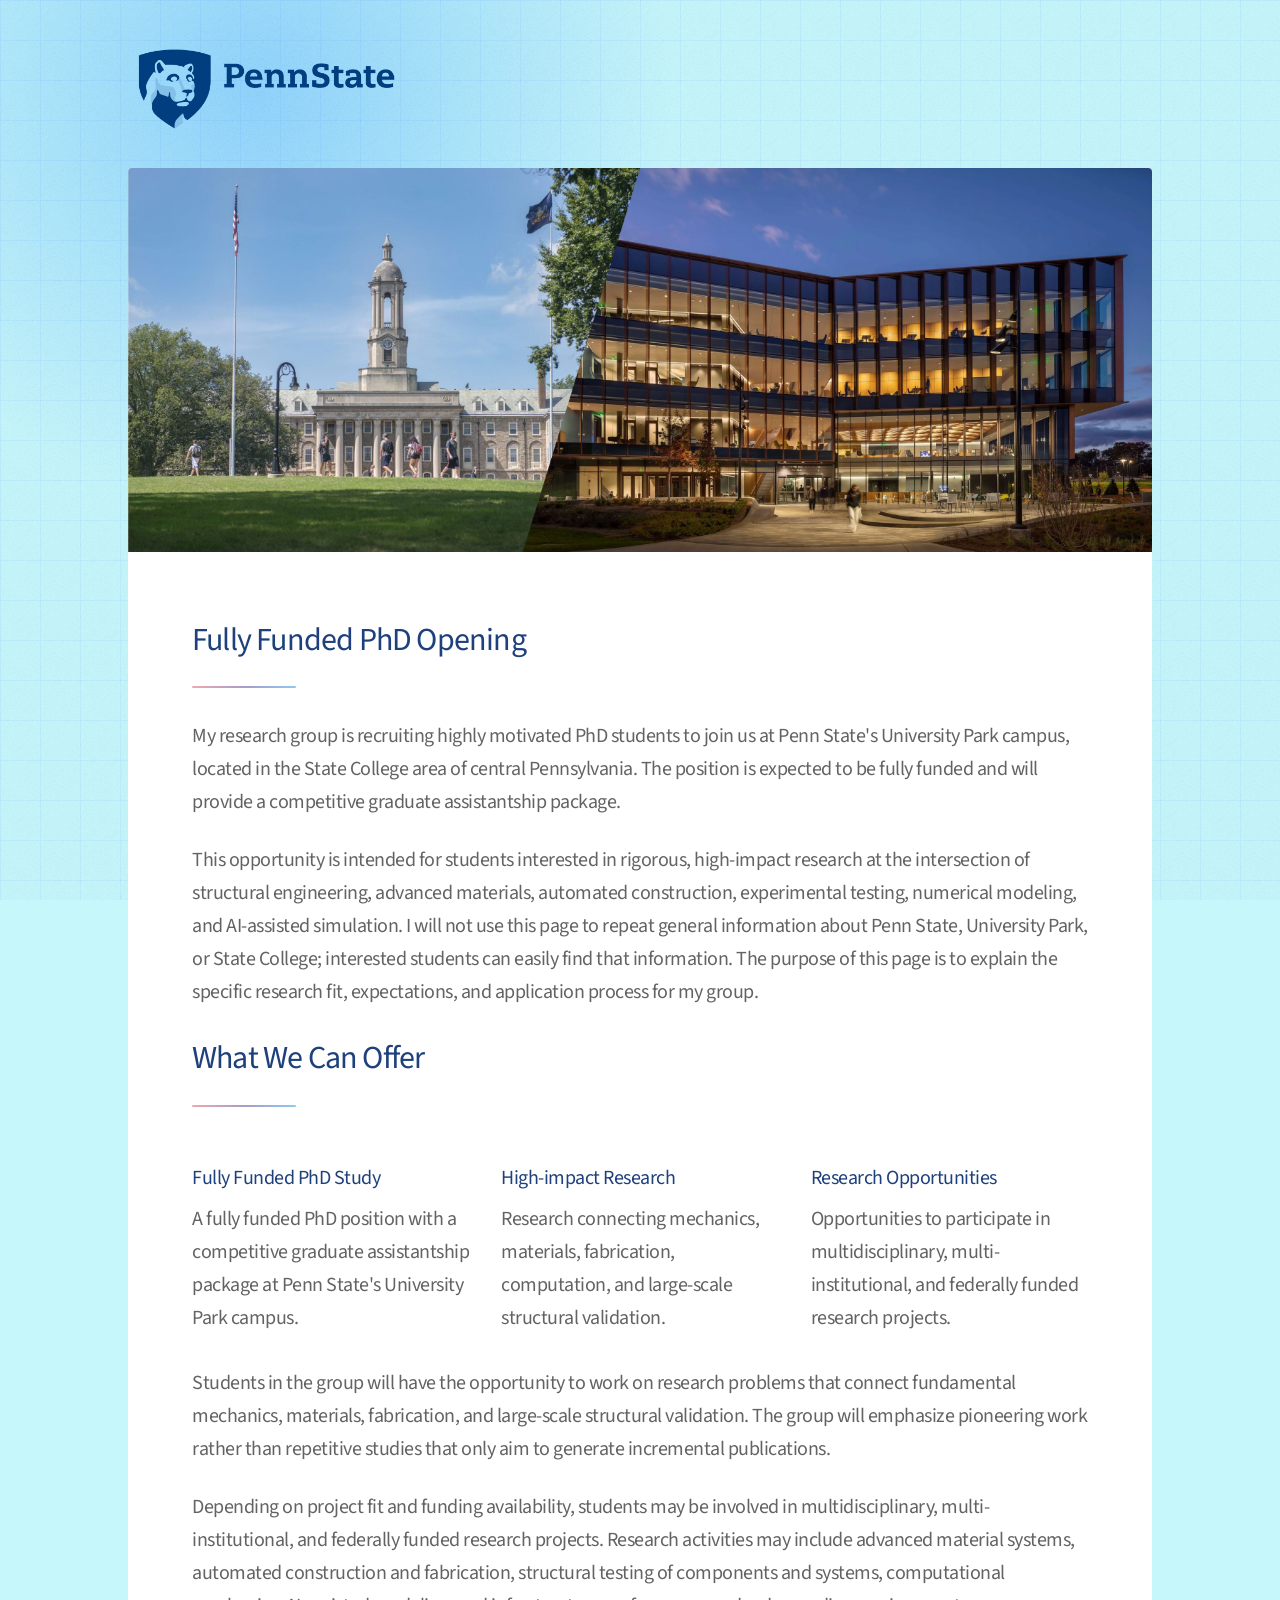
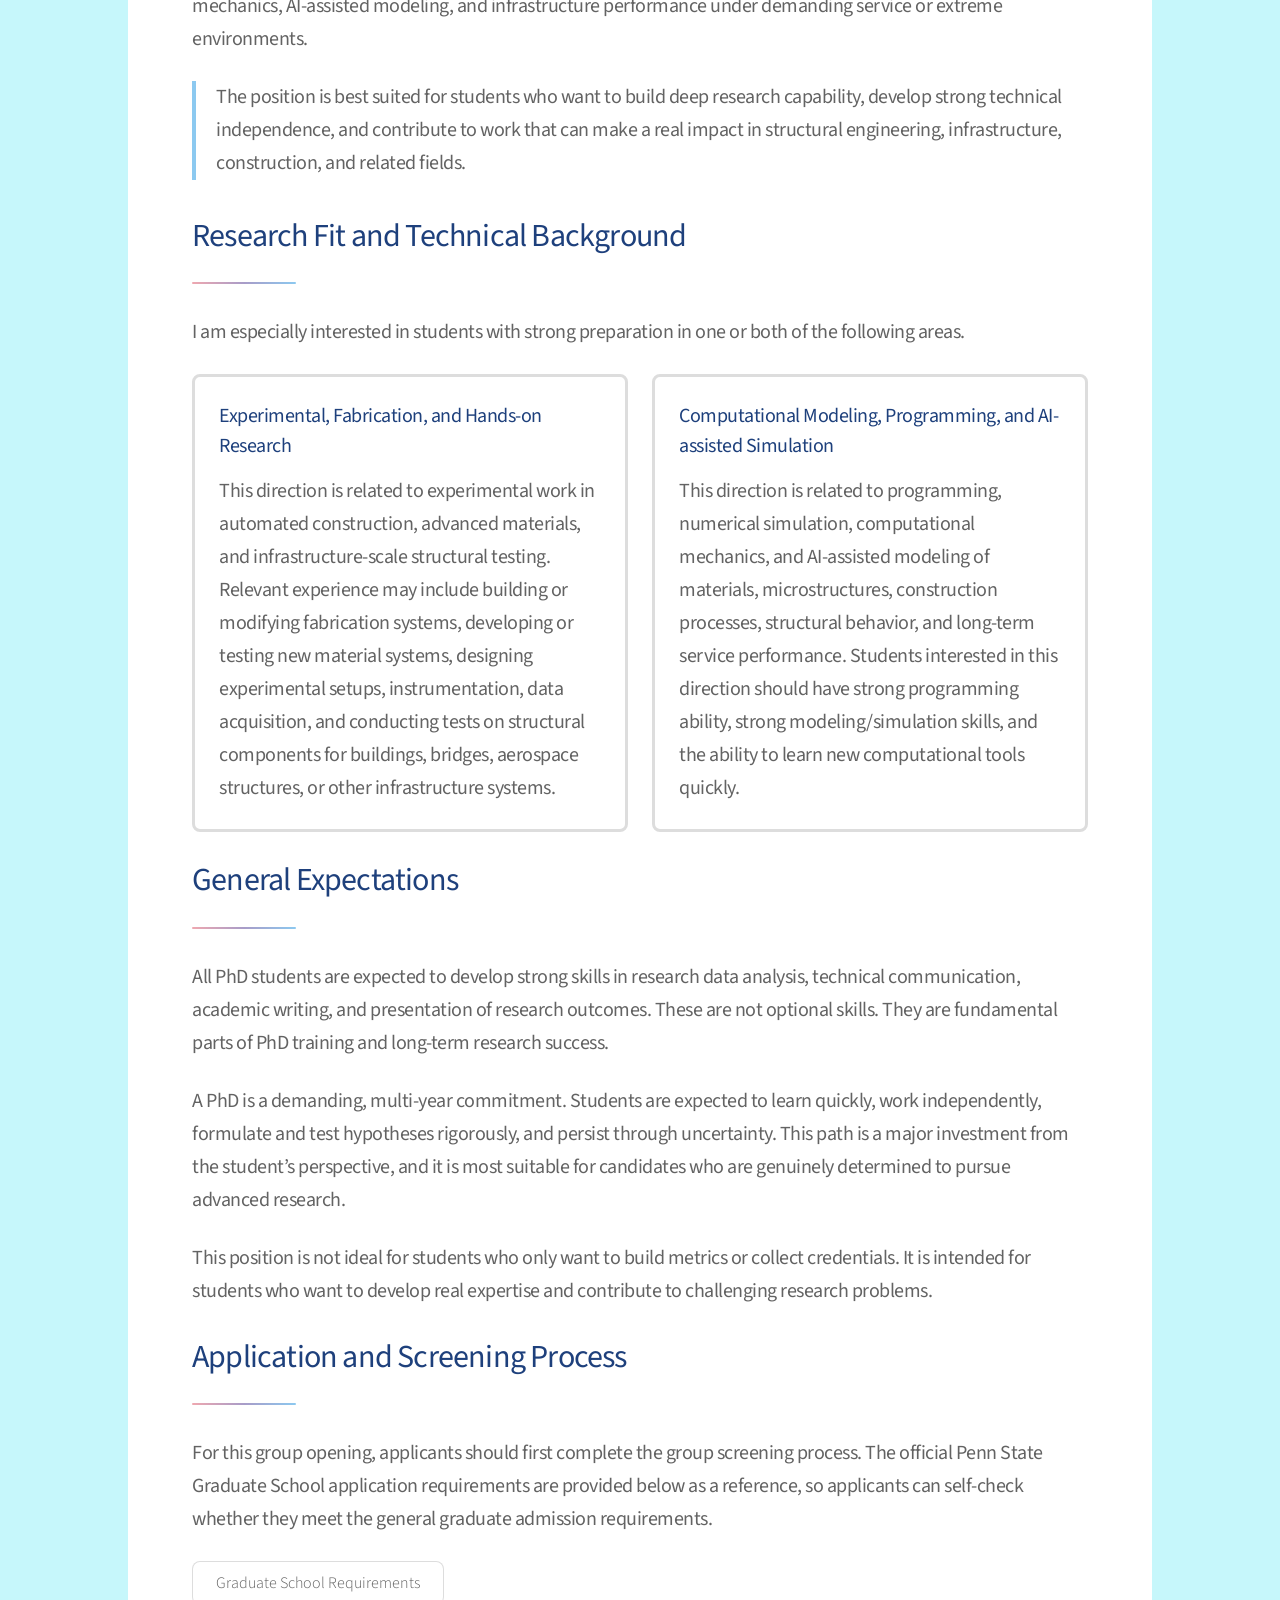
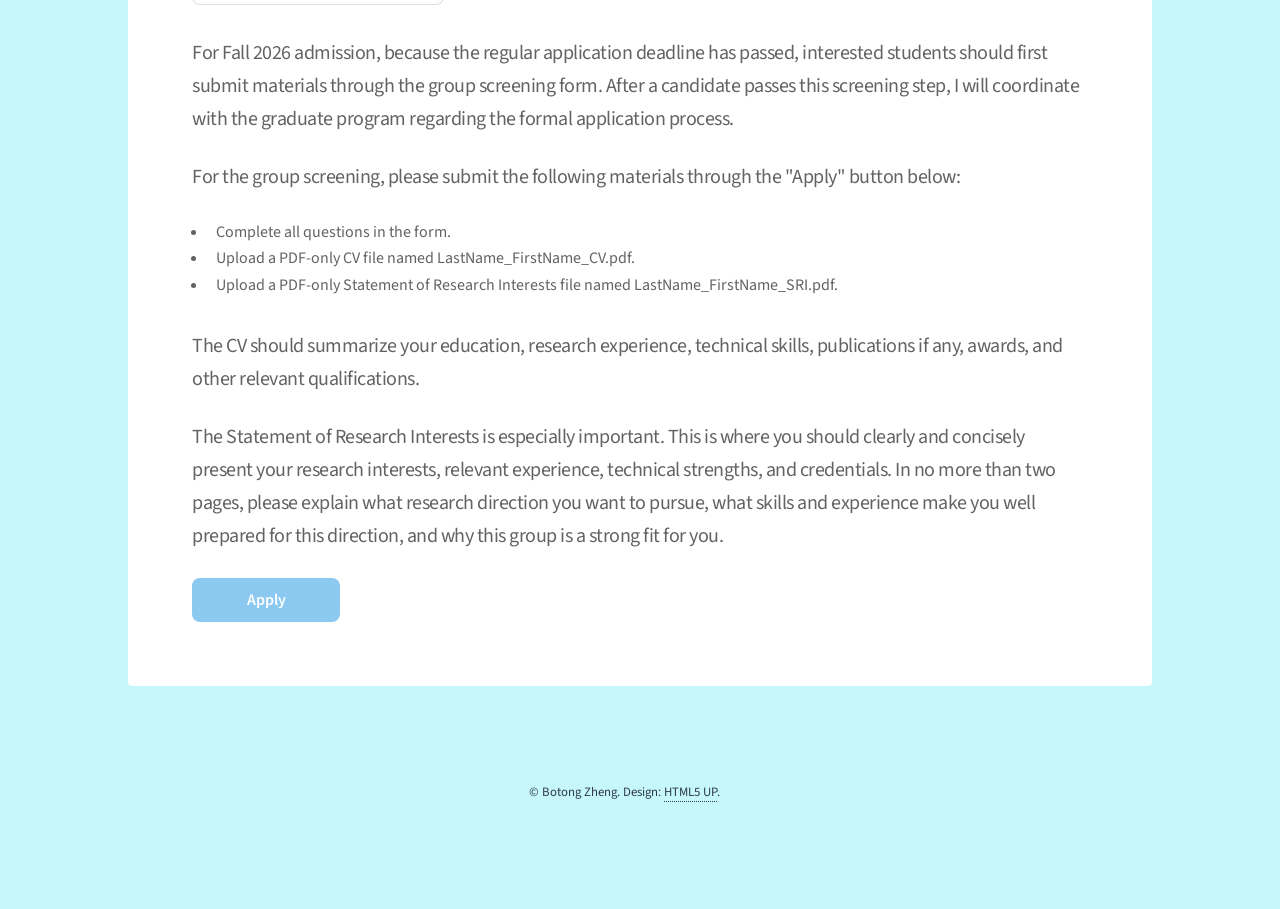
==== Apply.html @ b670d470 "Finalized" ====
<!DOCTYPE HTML>
<!--
	Stellar by HTML5 UP
	html5up.net | @ajlkn
	Free for personal and commercial use under the CCA 3.0 license (html5up.net/license)
-->
<html>
	<head>
		<title>PhD Openings</title>
		<meta charset="utf-8" />
		<meta name="viewport" content="width=device-width, initial-scale=1, user-scalable=no" />
		<link rel="stylesheet" href="assets/css/main.css" />
		<noscript><link rel="stylesheet" href="assets/css/noscript.css" /></noscript>
	</head>
	<body class="is-preload">

		<!-- Wrapper -->
			<div id="wrapper">

				<!-- Header -->
					<header id="header" class="site-header">
						<span class="logo pennstate-logo"><img src="images/Pennstate-Logo.svg" alt="" /></span>
					</header>

				<!-- Main -->
					<div id="main">

						<!-- Content -->
							<section id="content" class="main opening-page">
								<span class="image main"><img src="images/Penn_State.jpg" alt="Penn State Old Main" /></span>

								<header class="major">
								<h2>Fully Funded PhD Opening</h2>

								<div class="opening-intro soft-glow">
								<p>
									My research group is recruiting highly motivated PhD students to join us at
									Penn State's University Park campus, located in the State College area of
									central Pennsylvania. The position is expected to be fully funded and will
									provide a competitive graduate assistantship package.
								</p>

								<p>
									This opportunity is intended for students interested in rigorous, high-impact
									research at the intersection of structural engineering, advanced materials,
									automated construction, experimental testing, numerical modeling, and
									AI-assisted simulation. I will not use this page to repeat general information
									about Penn State, University Park, or State College; interested students can
									easily find that information. The purpose of this page is to explain the
									specific research fit, expectations, and application process for my group.
								</p>

								<h2>What We Can Offer</h2>

								<ul class="features">
									<li>
										<h3>Fully Funded PhD Study</h3>
										<p>
											A fully funded PhD position with a competitive graduate assistantship
											package at Penn State's University Park campus.
										</p>
									</li>
									<li>
										<h3>High-impact Research</h3>
										<p>
											Research connecting mechanics, materials, fabrication, computation,
											and large-scale structural validation.
										</p>
									</li>
									<li>
										<h3>Research Opportunities</h3>
										<p>
											Opportunities to participate in multidisciplinary, multi-institutional,
											and federally funded research projects.
										</p>
									</li>
								</ul>

								<p>
									Students in the group will have the opportunity to work on research problems
									that connect fundamental mechanics, materials, fabrication, and large-scale
									structural validation. The group will emphasize pioneering work rather than
									repetitive studies that only aim to generate incremental publications.
								</p>

								<p>
									Depending on project fit and funding availability, students may be involved in
									multidisciplinary, multi-institutional, and federally funded research projects.
									Research activities may include advanced material systems, automated construction
									and fabrication, structural testing of components and systems, computational
									mechanics, AI-assisted modeling, and infrastructure performance under demanding
									service or extreme environments.
								</p>

								<div class="note">
									<p>
										The position is best suited for students who want to build deep research
										capability, develop strong technical independence, and contribute to work
										that can make a real impact in structural engineering, infrastructure,
										construction, and related fields.
									</p>
								</div>

								<h2>Research Fit and Technical Background</h2>

								<p>
									I am especially interested in students with strong preparation in one or both
									of the following areas.
								</p>

								<div class="row">
									<div class="col-6 col-12-medium">
										<section class="box">
											<h3 class="track-title">Experimental, Fabrication, and Hands-on Research</h3>
											<p>
												This direction is related to experimental work in automated construction,
												advanced materials, and infrastructure-scale structural testing. Relevant
												experience may include building or modifying fabrication systems, developing
												or testing new material systems, designing experimental setups, instrumentation,
												data acquisition, and conducting tests on structural components for buildings,
												bridges, aerospace structures, or other infrastructure systems.
											</p>
										</section>
									</div>

									<div class="col-6 col-12-medium">
										<section class="box">
											<h3 class="track-title">Computational Modeling, Programming, and AI-assisted Simulation</h3>
											<p>
												This direction is related to programming, numerical simulation, computational
												mechanics, and AI-assisted modeling of materials, microstructures, construction
												processes, structural behavior, and long-term service performance. Students
												interested in this direction should have strong programming ability, strong
												modeling/simulation skills, and the ability to learn new computational tools
												quickly.
											</p>
										</section>
									</div>
								</div>

								<h2>General Expectations</h2>

									<p>
										All PhD students are expected to develop strong skills in research data
										analysis, technical communication, academic writing, and presentation of
										research outcomes. These are not optional skills. They are fundamental parts
										of PhD training and long-term research success.
									</p>

									<p>
										A PhD is a demanding, multi-year commitment. Students are expected to learn
										quickly, work independently, formulate and test hypotheses rigorously, and
										persist through uncertainty. This path is a major investment from the student’s
										perspective, and it is most suitable for candidates who are genuinely determined
										to pursue advanced research.
									</p>

									<p>
										This position is not ideal for students who only want to build metrics or
										collect credentials. It is intended for students who want to develop real
										expertise and contribute to challenging research problems.
									</p>

									<h2>Application and Screening Process</h2>

									<p>
										For this group opening, applicants should first complete the group screening
										process. The official Penn State Graduate School application requirements are
										provided below as a reference, so applicants can self-check whether they meet
										the general graduate admission requirements.
									</p>

									<ul class="actions">
										<li><a href="https://gradschool.psu.edu/admissions/prepare-to-apply" class="button" target="_blank" rel="noopener">Graduate School Requirements</a></li>
									</ul>

									<p>
										For Fall 2026 admission, because the regular application deadline has passed,
										interested students should first submit materials through the group screening
										form. After a candidate passes this screening step, I will coordinate with the
										graduate program regarding the formal application process.
									</p>

									<p>
										For the group screening, please submit the following materials through the
										"Apply" button below:
									</p>

									<ul>
										<li>Complete all questions in the form.</li>
										<li>Upload a PDF-only CV file named <strong>LastName_FirstName_CV.pdf</strong>.</li>
										<li>Upload a PDF-only Statement of Research Interests file named <strong>LastName_FirstName_SRI.pdf</strong>.</li>
									</ul>
									<p>
										The CV should summarize your education, research experience, technical skills,
										publications if any, awards, and other relevant qualifications.
									</p>

									<p>
										The Statement of Research Interests is especially important. This is where you
										should clearly and concisely present your research interests, relevant experience,
										technical strengths, and credentials. In no more than two pages, please explain
										what research direction you want to pursue, what skills and experience make you
										well prepared for this direction, and why this group is a strong fit for you.
									</p>

									<ul class="actions">
									<li><a href="https://docs.google.com/forms/d/e/1FAIpQLSdyuZRMjmvZvBG1GZIG9OX-FUKU7Kmnsbxd6V69dMdPY4j_tQ/viewform?usp=header" class="button primary" target="_blank" rel="noopener">Apply</a></li>
								</ul>
							</section>
					</div>

				<!-- Footer -->
					<footer id="footer">

						<p class="copyright">
							&copy; Botong Zheng. Design: <a href="https://html5up.net">HTML5 UP</a>.
						</p>
					</footer>

			</div>

		<!-- Scripts -->
			<script src="assets/js/jquery.min.js"></script>
			<script src="assets/js/jquery.scrollex.min.js"></script>
			<script src="assets/js/jquery.scrolly.min.js"></script>
			<script src="assets/js/browser.min.js"></script>
			<script src="assets/js/breakpoints.min.js"></script>
			<script src="assets/js/util.js"></script>
			<script src="assets/js/main.js"></script>

	</body>
</html>
---- assets/css/main.css ----
@import url(fontawesome-all.min.css);
@import 'https://fonts.googleapis.com/css?family=Source+Sans+Pro:300,400';

/*
	Stellar by HTML5 UP
	html5up.net | @ajlkn
	Free for personal and commercial use under the CCA 3.0 license (html5up.net/license)
*/

html, body, div, span, applet, object,
iframe, h1, h2, h3, h4, h5, h6, p, blockquote,
pre, a, abbr, acronym, address, big, cite,
code, del, dfn, em, img, ins, kbd, q, s, samp,
small, strike, strong, sub, sup, tt, var, b,
u, i, center, dl, dt, dd, ol, ul, li, fieldset,
form, label, legend, table, caption, tbody,
tfoot, thead, tr, th, td, article, aside,
canvas, details, embed, figure, figcaption,
footer, header, hgroup, menu, nav, output, ruby,
section, summary, time, mark, audio, video {
	margin: 0;
	padding: 0;
	border: 0;
	font-size: 100%;
	font: inherit;
	vertical-align: baseline;}

article, aside, details, figcaption, figure,
footer, header, hgroup, menu, nav, section {
	display: block;}

body {
	line-height: 1;
}

ol, ul {
	list-style: none;
}

blockquote, q {
	quotes: none;
}

	blockquote:before, blockquote:after, q:before, q:after {
		content: '';
		content: none;
	}

table {
	border-collapse: collapse;
	border-spacing: 0;
}

body {
	-webkit-text-size-adjust: none;
}

mark {
	background-color: transparent;
	color: inherit;
}

input::-moz-focus-inner {
	border: 0;
	padding: 0;
}

input, select, textarea {
	-moz-appearance: none;
	-webkit-appearance: none;
	-ms-appearance: none;
	appearance: none;
}

/* Basic */

	@-ms-viewport {
		width: device-width;
	}

	body {
		-ms-overflow-style: scrollbar;
	}

	@media screen and (max-width: 480px) {

		html, body {
			min-width: 320px;
		}

	}

	html {
		box-sizing: border-box;
	}

	*, *:before, *:after {
		box-sizing: inherit;
	}

	body {
	background-color: #07111f;
	background-image:
		url("images/overlay.png"),
		radial-gradient(circle at 20% 10%, rgba(0, 120, 255, 0.28), transparent 32%),
		linear-gradient(rgba(120, 180, 255, 0.12) 1px, transparent 1px),
		linear-gradient(90deg, rgba(120, 180, 255, 0.12) 1px, transparent 1px);
	background-size:
		auto,
		auto,
		40px 40px,
		40px 40px;
	background-attachment: fixed;
	}

		body.is-preload *, body.is-preload *:before, body.is-preload *:after {
			-moz-animation: none !important;
			-webkit-animation: none !important;
			-ms-animation: none !important;
			animation: none !important;
			-moz-transition: none !important;
			-webkit-transition: none !important;
			-ms-transition: none !important;
			transition: none !important;
		}

/* Type */

	body {
		background-color: #c6f7fb;
		color: #2f3b46;
	}

	body, input, select, textarea {
		font-family: "Source Sans Pro", Helvetica, sans-serif;
		font-size: 17pt;
		font-weight: 400;
		line-height: 1.65;
	}

		@media screen and (max-width: 1680px) {

			body, input, select, textarea {
				font-size: 14pt;
			}

		}

		@media screen and (max-width: 1280px) {

			body, input, select, textarea {
				font-size: 12pt;
			}

		}

		@media screen and (max-width: 360px) {

			body, input, select, textarea {
				font-size: 11pt;
			}

		}

	a {
		-moz-transition: color 0.2s ease, border-bottom 0.2s ease;
		-webkit-transition: color 0.2s ease, border-bottom 0.2s ease;
		-ms-transition: color 0.2s ease, border-bottom 0.2s ease;
		transition: color 0.2s ease, border-bottom 0.2s ease;
		text-decoration: none;
		border-bottom: dotted 1px;
		color: inherit;
	}

		a:hover {
			border-bottom-color: transparent;
		}

	strong, b {
		font-weight: 400;
	}

	em, i {
		font-style: italic;
	}

	p {
		margin: 0 0 2em 0;
	}

		p.content {
			-moz-columns: 20em 2;
			-webkit-columns: 20em 2;
			-ms-columns: 20em 2;
			columns: 20em 2;
			-moz-column-gap: 2em;
			-webkit-column-gap: 2em;
			-ms-column-gap: 2em;
			column-gap: 2em;
			text-align: justify;
		}

	h1, h2, h3, h4, h5, h6 {
		font-weight: 300;
		line-height: 1.5;
		margin: 0 0 0.7em 0;
		letter-spacing: -0.025em;
	}

		h1 a, h2 a, h3 a, h4 a, h5 a, h6 a {
			color: inherit;
			text-decoration: none;
		}

	h1 {
		font-size: 2.5em;
		line-height: 1.2;
	}

	h2 {
		font-size: 1.5em;
	}

	h3 {
		font-size: 1.25em;
	}

	h4 {
		font-size: 1.1em;
	}

	h5 {
		font-size: 0.9em;
	}

	h6 {
		font-size: 0.7em;
	}

	@media screen and (max-width: 736px) {

		h1 {
			font-size: 2em;
		}

	}

	sub {
		font-size: 0.8em;
		position: relative;
		top: 0.5em;
	}

	sup {
		font-size: 0.8em;
		position: relative;
		top: -0.5em;
	}

	blockquote {
		border-left: solid 4px;
		font-style: italic;
		margin: 0 0 2em 0;
		padding: 0.5em 0 0.5em 2em;
	}

	code {
		border-radius: 8px;
		border: solid 1px;
		font-family: "Courier New", monospace;
		font-size: 0.9em;
		margin: 0 0.25em;
		padding: 0.25em 0.65em;
	}

	pre {
		-webkit-overflow-scrolling: touch;
		font-family: "Courier New", monospace;
		font-size: 0.9em;
		margin: 0 0 2em 0;
	}

		pre code {
			display: block;
			line-height: 1.75;
			padding: 1em 1.5em;
			overflow-x: auto;
		}

	hr {
		border: 0;
		border-bottom: solid 1px;
		margin: 2em 0;
	}

		hr.major {
			margin: 3em 0;
		}

	.align-left {
		text-align: left;
	}

	.align-center {
		text-align: center;
	}

	.align-right {
		text-align: right;
	}

	input, select, textarea {
		color: #ffffff;
	}

	a:hover {
		color: #ffffff;
	}

	strong, b {
		color: #ffffff;
	}

	h1, h2, h3, h4, h5, h6 {
		color: #0B1F3A;
	}

	blockquote {
		border-left-color: rgba(255, 255, 255, 0.35);
	}

	code {
		background: rgba(255, 255, 255, 0.075);
		border-color: rgba(255, 255, 255, 0.35);
	}

	hr {
		border-bottom-color: rgba(255, 255, 255, 0.35);
	}

/* Row */

	.row {
		display: flex;
		flex-wrap: wrap;
		box-sizing: border-box;
		align-items: stretch;
	}

		.row > * {
			box-sizing: border-box;
		}

		.row.gtr-uniform > * > :last-child {
			margin-bottom: 0;
		}

		.row.aln-left {
			justify-content: flex-start;
		}

		.row.aln-center {
			justify-content: center;
		}

		.row.aln-right {
			justify-content: flex-end;
		}

		.row.aln-top {
			align-items: flex-start;
		}

		.row.aln-middle {
			align-items: center;
		}

		.row.aln-bottom {
			align-items: flex-end;
		}

		.row > .imp {
			order: -1;
		}

		.row > .col-1 {
			width: 8.33333%;
		}

		.row > .off-1 {
			margin-left: 8.33333%;
		}

		.row > .col-2 {
			width: 16.66667%;
		}

		.row > .off-2 {
			margin-left: 16.66667%;
		}

		.row > .col-3 {
			width: 25%;
		}

		.row > .off-3 {
			margin-left: 25%;
		}

		.row > .col-4 {
			width: 33.33333%;
		}

		.row > .off-4 {
			margin-left: 33.33333%;
		}

		.row > .col-5 {
			width: 41.66667%;
		}

		.row > .off-5 {
			margin-left: 41.66667%;
		}

		.row > .col-6 {
			width: 50%;
		}

		.row > .off-6 {
			margin-left: 50%;
		}

		.row > .col-7 {
			width: 58.33333%;
		}

		.row > .off-7 {
			margin-left: 58.33333%;
		}

		.row > .col-8 {
			width: 66.66667%;
		}

		.row > .off-8 {
			margin-left: 66.66667%;
		}

		.row > .col-9 {
			width: 75%;
		}

		.row > .off-9 {
			margin-left: 75%;
		}

		.row > .col-10 {
			width: 83.33333%;
		}

		.row > .off-10 {
			margin-left: 83.33333%;
		}

		.row > .col-11 {
			width: 91.66667%;
		}

		.row > .off-11 {
			margin-left: 91.66667%;
		}

		.row > .col-12 {
			width: 100%;
		}

		.row > .off-12 {
			margin-left: 100%;
		}

		.row.gtr-0 {
			margin-top: 0;
			margin-left: 0em;
		}

			.row.gtr-0 > * {
				padding: 0 0 0 0em;
			}

			.row.gtr-0.gtr-uniform {
				margin-top: 0em;
			}

				.row.gtr-0.gtr-uniform > * {
					padding-top: 0em;
				}

		.row.gtr-25 {
			margin-top: 0;
			margin-left: -0.375em;
		}

			.row.gtr-25 > * {
				padding: 0 0 0 0.375em;
			}

			.row.gtr-25.gtr-uniform {
				margin-top: -0.375em;
			}

				.row.gtr-25.gtr-uniform > * {
					padding-top: 0.375em;
				}

		.row.gtr-50 {
			margin-top: 0;
			margin-left: -0.75em;
		}

			.row.gtr-50 > * {
				padding: 0 0 0 0.75em;
			}

			.row.gtr-50.gtr-uniform {
				margin-top: -0.75em;
			}

				.row.gtr-50.gtr-uniform > * {
					padding-top: 0.75em;
				}

		.row {
			margin-top: 0;
			margin-left: -1.5em;
		}

			.row > * {
				padding: 0 0 0 1.5em;
			}

			.row.gtr-uniform {
				margin-top: -1.5em;
			}

				.row.gtr-uniform > * {
					padding-top: 1.5em;
				}

		.row.gtr-150 {
			margin-top: 0;
			margin-left: -2.25em;
		}

			.row.gtr-150 > * {
				padding: 0 0 0 2.25em;
			}

			.row.gtr-150.gtr-uniform {
				margin-top: -2.25em;
			}

				.row.gtr-150.gtr-uniform > * {
					padding-top: 2.25em;
				}

		.row.gtr-200 {
			margin-top: 0;
			margin-left: -3em;
		}

			.row.gtr-200 > * {
				padding: 0 0 0 3em;
			}

			.row.gtr-200.gtr-uniform {
				margin-top: -3em;
			}

				.row.gtr-200.gtr-uniform > * {
					padding-top: 3em;
				}

		@media screen and (max-width: 1680px) {

			.row {
				display: flex;
				flex-wrap: wrap;
				box-sizing: border-box;
				align-items: stretch;
			}

				.row > * {
					box-sizing: border-box;
				}

				.row.gtr-uniform > * > :last-child {
					margin-bottom: 0;
				}

				.row.aln-left {
					justify-content: flex-start;
				}

				.row.aln-center {
					justify-content: center;
				}

				.row.aln-right {
					justify-content: flex-end;
				}

				.row.aln-top {
					align-items: flex-start;
				}

				.row.aln-middle {
					align-items: center;
				}

				.row.aln-bottom {
					align-items: flex-end;
				}

				.row > .imp-xlarge {
					order: -1;
				}

				.row > .col-1-xlarge {
					width: 8.33333%;
				}

				.row > .off-1-xlarge {
					margin-left: 8.33333%;
				}

				.row > .col-2-xlarge {
					width: 16.66667%;
				}

				.row > .off-2-xlarge {
					margin-left: 16.66667%;
				}

				.row > .col-3-xlarge {
					width: 25%;
				}

				.row > .off-3-xlarge {
					margin-left: 25%;
				}

				.row > .col-4-xlarge {
					width: 33.33333%;
				}

				.row > .off-4-xlarge {
					margin-left: 33.33333%;
				}

				.row > .col-5-xlarge {
					width: 41.66667%;
				}

				.row > .off-5-xlarge {
					margin-left: 41.66667%;
				}

				.row > .col-6-xlarge {
					width: 50%;
				}

				.row > .off-6-xlarge {
					margin-left: 50%;
				}

				.row > .col-7-xlarge {
					width: 58.33333%;
				}

				.row > .off-7-xlarge {
					margin-left: 58.33333%;
				}

				.row > .col-8-xlarge {
					width: 66.66667%;
				}

				.row > .off-8-xlarge {
					margin-left: 66.66667%;
				}

				.row > .col-9-xlarge {
					width: 75%;
				}

				.row > .off-9-xlarge {
					margin-left: 75%;
				}

				.row > .col-10-xlarge {
					width: 83.33333%;
				}

				.row > .off-10-xlarge {
					margin-left: 83.33333%;
				}

				.row > .col-11-xlarge {
					width: 91.66667%;
				}

				.row > .off-11-xlarge {
					margin-left: 91.66667%;
				}

				.row > .col-12-xlarge {
					width: 100%;
				}

				.row > .off-12-xlarge {
					margin-left: 100%;
				}

				.row.gtr-0 {
					margin-top: 0;
					margin-left: 0em;
				}

					.row.gtr-0 > * {
						padding: 0 0 0 0em;
					}

					.row.gtr-0.gtr-uniform {
						margin-top: 0em;
					}

						.row.gtr-0.gtr-uniform > * {
							padding-top: 0em;
						}

				.row.gtr-25 {
					margin-top: 0;
					margin-left: -0.375em;
				}

					.row.gtr-25 > * {
						padding: 0 0 0 0.375em;
					}

					.row.gtr-25.gtr-uniform {
						margin-top: -0.375em;
					}

						.row.gtr-25.gtr-uniform > * {
							padding-top: 0.375em;
						}

				.row.gtr-50 {
					margin-top: 0;
					margin-left: -0.75em;
				}

					.row.gtr-50 > * {
						padding: 0 0 0 0.75em;
					}

					.row.gtr-50.gtr-uniform {
						margin-top: -0.75em;
					}

						.row.gtr-50.gtr-uniform > * {
							padding-top: 0.75em;
						}

				.row {
					margin-top: 0;
					margin-left: -1.5em;
				}

					.row > * {
						padding: 0 0 0 1.5em;
					}

					.row.gtr-uniform {
						margin-top: -1.5em;
					}

						.row.gtr-uniform > * {
							padding-top: 1.5em;
						}

				.row.gtr-150 {
					margin-top: 0;
					margin-left: -2.25em;
				}

					.row.gtr-150 > * {
						padding: 0 0 0 2.25em;
					}

					.row.gtr-150.gtr-uniform {
						margin-top: -2.25em;
					}

						.row.gtr-150.gtr-uniform > * {
							padding-top: 2.25em;
						}

				.row.gtr-200 {
					margin-top: 0;
					margin-left: -3em;
				}

					.row.gtr-200 > * {
						padding: 0 0 0 3em;
					}

					.row.gtr-200.gtr-uniform {
						margin-top: -3em;
					}

						.row.gtr-200.gtr-uniform > * {
							padding-top: 3em;
						}

		}

		@media screen and (max-width: 1280px) {

			.row {
				display: flex;
				flex-wrap: wrap;
				box-sizing: border-box;
				align-items: stretch;
			}

				.row > * {
					box-sizing: border-box;
				}

				.row.gtr-uniform > * > :last-child {
					margin-bottom: 0;
				}

				.row.aln-left {
					justify-content: flex-start;
				}

				.row.aln-center {
					justify-content: center;
				}

				.row.aln-right {
					justify-content: flex-end;
				}

				.row.aln-top {
					align-items: flex-start;
				}

				.row.aln-middle {
					align-items: center;
				}

				.row.aln-bottom {
					align-items: flex-end;
				}

				.row > .imp-large {
					order: -1;
				}

				.row > .col-1-large {
					width: 8.33333%;
				}

				.row > .off-1-large {
					margin-left: 8.33333%;
				}

				.row > .col-2-large {
					width: 16.66667%;
				}

				.row > .off-2-large {
					margin-left: 16.66667%;
				}

				.row > .col-3-large {
					width: 25%;
				}

				.row > .off-3-large {
					margin-left: 25%;
				}

				.row > .col-4-large {
					width: 33.33333%;
				}

				.row > .off-4-large {
					margin-left: 33.33333%;
				}

				.row > .col-5-large {
					width: 41.66667%;
				}

				.row > .off-5-large {
					margin-left: 41.66667%;
				}

				.row > .col-6-large {
					width: 50%;
				}

				.row > .off-6-large {
					margin-left: 50%;
				}

				.row > .col-7-large {
					width: 58.33333%;
				}

				.row > .off-7-large {
					margin-left: 58.33333%;
				}

				.row > .col-8-large {
					width: 66.66667%;
				}

				.row > .off-8-large {
					margin-left: 66.66667%;
				}

				.row > .col-9-large {
					width: 75%;
				}

				.row > .off-9-large {
					margin-left: 75%;
				}

				.row > .col-10-large {
					width: 83.33333%;
				}

				.row > .off-10-large {
					margin-left: 83.33333%;
				}

				.row > .col-11-large {
					width: 91.66667%;
				}

				.row > .off-11-large {
					margin-left: 91.66667%;
				}

				.row > .col-12-large {
					width: 100%;
				}

				.row > .off-12-large {
					margin-left: 100%;
				}

				.row.gtr-0 {
					margin-top: 0;
					margin-left: 0em;
				}

					.row.gtr-0 > * {
						padding: 0 0 0 0em;
					}

					.row.gtr-0.gtr-uniform {
						margin-top: 0em;
					}

						.row.gtr-0.gtr-uniform > * {
							padding-top: 0em;
						}

				.row.gtr-25 {
					margin-top: 0;
					margin-left: -0.375em;
				}

					.row.gtr-25 > * {
						padding: 0 0 0 0.375em;
					}

					.row.gtr-25.gtr-uniform {
						margin-top: -0.375em;
					}

						.row.gtr-25.gtr-uniform > * {
							padding-top: 0.375em;
						}

				.row.gtr-50 {
					margin-top: 0;
					margin-left: -0.75em;
				}

					.row.gtr-50 > * {
						padding: 0 0 0 0.75em;
					}

					.row.gtr-50.gtr-uniform {
						margin-top: -0.75em;
					}

						.row.gtr-50.gtr-uniform > * {
							padding-top: 0.75em;
						}

				.row {
					margin-top: 0;
					margin-left: -1.5em;
				}

					.row > * {
						padding: 0 0 0 1.5em;
					}

					.row.gtr-uniform {
						margin-top: -1.5em;
					}

						.row.gtr-uniform > * {
							padding-top: 1.5em;
						}

				.row.gtr-150 {
					margin-top: 0;
					margin-left: -2.25em;
				}

					.row.gtr-150 > * {
						padding: 0 0 0 2.25em;
					}

					.row.gtr-150.gtr-uniform {
						margin-top: -2.25em;
					}

						.row.gtr-150.gtr-uniform > * {
							padding-top: 2.25em;
						}

				.row.gtr-200 {
					margin-top: 0;
					margin-left: -3em;
				}

					.row.gtr-200 > * {
						padding: 0 0 0 3em;
					}

					.row.gtr-200.gtr-uniform {
						margin-top: -3em;
					}

						.row.gtr-200.gtr-uniform > * {
							padding-top: 3em;
						}

		}

		@media screen and (max-width: 980px) {

			.row {
				display: flex;
				flex-wrap: wrap;
				box-sizing: border-box;
				align-items: stretch;
			}

				.row > * {
					box-sizing: border-box;
				}

				.row.gtr-uniform > * > :last-child {
					margin-bottom: 0;
				}

				.row.aln-left {
					justify-content: flex-start;
				}

				.row.aln-center {
					justify-content: center;
				}

				.row.aln-right {
					justify-content: flex-end;
				}

				.row.aln-top {
					align-items: flex-start;
				}

				.row.aln-middle {
					align-items: center;
				}

				.row.aln-bottom {
					align-items: flex-end;
				}

				.row > .imp-medium {
					order: -1;
				}

				.row > .col-1-medium {
					width: 8.33333%;
				}

				.row > .off-1-medium {
					margin-left: 8.33333%;
				}

				.row > .col-2-medium {
					width: 16.66667%;
				}

				.row > .off-2-medium {
					margin-left: 16.66667%;
				}

				.row > .col-3-medium {
					width: 25%;
				}

				.row > .off-3-medium {
					margin-left: 25%;
				}

				.row > .col-4-medium {
					width: 33.33333%;
				}

				.row > .off-4-medium {
					margin-left: 33.33333%;
				}

				.row > .col-5-medium {
					width: 41.66667%;
				}

				.row > .off-5-medium {
					margin-left: 41.66667%;
				}

				.row > .col-6-medium {
					width: 50%;
				}

				.row > .off-6-medium {
					margin-left: 50%;
				}

				.row > .col-7-medium {
					width: 58.33333%;
				}

				.row > .off-7-medium {
					margin-left: 58.33333%;
				}

				.row > .col-8-medium {
					width: 66.66667%;
				}

				.row > .off-8-medium {
					margin-left: 66.66667%;
				}

				.row > .col-9-medium {
					width: 75%;
				}

				.row > .off-9-medium {
					margin-left: 75%;
				}

				.row > .col-10-medium {
					width: 83.33333%;
				}

				.row > .off-10-medium {
					margin-left: 83.33333%;
				}

				.row > .col-11-medium {
					width: 91.66667%;
				}

				.row > .off-11-medium {
					margin-left: 91.66667%;
				}

				.row > .col-12-medium {
					width: 100%;
				}

				.row > .off-12-medium {
					margin-left: 100%;
				}

				.row.gtr-0 {
					margin-top: 0;
					margin-left: 0em;
				}

					.row.gtr-0 > * {
						padding: 0 0 0 0em;
					}

					.row.gtr-0.gtr-uniform {
						margin-top: 0em;
					}

						.row.gtr-0.gtr-uniform > * {
							padding-top: 0em;
						}

				.row.gtr-25 {
					margin-top: 0;
					margin-left: -0.375em;
				}

					.row.gtr-25 > * {
						padding: 0 0 0 0.375em;
					}

					.row.gtr-25.gtr-uniform {
						margin-top: -0.375em;
					}

						.row.gtr-25.gtr-uniform > * {
							padding-top: 0.375em;
						}

				.row.gtr-50 {
					margin-top: 0;
					margin-left: -0.75em;
				}

					.row.gtr-50 > * {
						padding: 0 0 0 0.75em;
					}

					.row.gtr-50.gtr-uniform {
						margin-top: -0.75em;
					}

						.row.gtr-50.gtr-uniform > * {
							padding-top: 0.75em;
						}

				.row {
					margin-top: 0;
					margin-left: -1.5em;
				}

					.row > * {
						padding: 0 0 0 1.5em;
					}

					.row.gtr-uniform {
						margin-top: -1.5em;
					}

						.row.gtr-uniform > * {
							padding-top: 1.5em;
						}

				.row.gtr-150 {
					margin-top: 0;
					margin-left: -2.25em;
				}

					.row.gtr-150 > * {
						padding: 0 0 0 2.25em;
					}

					.row.gtr-150.gtr-uniform {
						margin-top: -2.25em;
					}

						.row.gtr-150.gtr-uniform > * {
							padding-top: 2.25em;
						}

				.row.gtr-200 {
					margin-top: 0;
					margin-left: -3em;
				}

					.row.gtr-200 > * {
						padding: 0 0 0 3em;
					}

					.row.gtr-200.gtr-uniform {
						margin-top: -3em;
					}

						.row.gtr-200.gtr-uniform > * {
							padding-top: 3em;
						}

		}

		@media screen and (max-width: 736px) {

			.row {
				display: flex;
				flex-wrap: wrap;
				box-sizing: border-box;
				align-items: stretch;
			}

				.row > * {
					box-sizing: border-box;
				}

				.row.gtr-uniform > * > :last-child {
					margin-bottom: 0;
				}

				.row.aln-left {
					justify-content: flex-start;
				}

				.row.aln-center {
					justify-content: center;
				}

				.row.aln-right {
					justify-content: flex-end;
				}

				.row.aln-top {
					align-items: flex-start;
				}

				.row.aln-middle {
					align-items: center;
				}

				.row.aln-bottom {
					align-items: flex-end;
				}

				.row > .imp-small {
					order: -1;
				}

				.row > .col-1-small {
					width: 8.33333%;
				}

				.row > .off-1-small {
					margin-left: 8.33333%;
				}

				.row > .col-2-small {
					width: 16.66667%;
				}

				.row > .off-2-small {
					margin-left: 16.66667%;
				}

				.row > .col-3-small {
					width: 25%;
				}

				.row > .off-3-small {
					margin-left: 25%;
				}

				.row > .col-4-small {
					width: 33.33333%;
				}

				.row > .off-4-small {
					margin-left: 33.33333%;
				}

				.row > .col-5-small {
					width: 41.66667%;
				}

				.row > .off-5-small {
					margin-left: 41.66667%;
				}

				.row > .col-6-small {
					width: 50%;
				}

				.row > .off-6-small {
					margin-left: 50%;
				}

				.row > .col-7-small {
					width: 58.33333%;
				}

				.row > .off-7-small {
					margin-left: 58.33333%;
				}

				.row > .col-8-small {
					width: 66.66667%;
				}

				.row > .off-8-small {
					margin-left: 66.66667%;
				}

				.row > .col-9-small {
					width: 75%;
				}

				.row > .off-9-small {
					margin-left: 75%;
				}

				.row > .col-10-small {
					width: 83.33333%;
				}

				.row > .off-10-small {
					margin-left: 83.33333%;
				}

				.row > .col-11-small {
					width: 91.66667%;
				}

				.row > .off-11-small {
					margin-left: 91.66667%;
				}

				.row > .col-12-small {
					width: 100%;
				}

				.row > .off-12-small {
					margin-left: 100%;
				}

				.row.gtr-0 {
					margin-top: 0;
					margin-left: 0em;
				}

					.row.gtr-0 > * {
						padding: 0 0 0 0em;
					}

					.row.gtr-0.gtr-uniform {
						margin-top: 0em;
					}

						.row.gtr-0.gtr-uniform > * {
							padding-top: 0em;
						}

				.row.gtr-25 {
					margin-top: 0;
					margin-left: -0.25em;
				}

					.row.gtr-25 > * {
						padding: 0 0 0 0.25em;
					}

					.row.gtr-25.gtr-uniform {
						margin-top: -0.25em;
					}

						.row.gtr-25.gtr-uniform > * {
							padding-top: 0.25em;
						}

				.row.gtr-50 {
					margin-top: 0;
					margin-left: -0.5em;
				}

					.row.gtr-50 > * {
						padding: 0 0 0 0.5em;
					}

					.row.gtr-50.gtr-uniform {
						margin-top: -0.5em;
					}

						.row.gtr-50.gtr-uniform > * {
							padding-top: 0.5em;
						}

				.row {
					margin-top: 0;
					margin-left: -1em;
				}

					.row > * {
						padding: 0 0 0 1em;
					}

					.row.gtr-uniform {
						margin-top: -1em;
					}

						.row.gtr-uniform > * {
							padding-top: 1em;
						}

				.row.gtr-150 {
					margin-top: 0;
					margin-left: -1.5em;
				}

					.row.gtr-150 > * {
						padding: 0 0 0 1.5em;
					}

					.row.gtr-150.gtr-uniform {
						margin-top: -1.5em;
					}

						.row.gtr-150.gtr-uniform > * {
							padding-top: 1.5em;
						}

				.row.gtr-200 {
					margin-top: 0;
					margin-left: -2em;
				}

					.row.gtr-200 > * {
						padding: 0 0 0 2em;
					}

					.row.gtr-200.gtr-uniform {
						margin-top: -2em;
					}

						.row.gtr-200.gtr-uniform > * {
							padding-top: 2em;
						}

		}

		@media screen and (max-width: 480px) {

			.row {
				display: flex;
				flex-wrap: wrap;
				box-sizing: border-box;
				align-items: stretch;
			}

				.row > * {
					box-sizing: border-box;
				}

				.row.gtr-uniform > * > :last-child {
					margin-bottom: 0;
				}

				.row.aln-left {
					justify-content: flex-start;
				}

				.row.aln-center {
					justify-content: center;
				}

				.row.aln-right {
					justify-content: flex-end;
				}

				.row.aln-top {
					align-items: flex-start;
				}

				.row.aln-middle {
					align-items: center;
				}

				.row.aln-bottom {
					align-items: flex-end;
				}

				.row > .imp-xsmall {
					order: -1;
				}

				.row > .col-1-xsmall {
					width: 8.33333%;
				}

				.row > .off-1-xsmall {
					margin-left: 8.33333%;
				}

				.row > .col-2-xsmall {
					width: 16.66667%;
				}

				.row > .off-2-xsmall {
					margin-left: 16.66667%;
				}

				.row > .col-3-xsmall {
					width: 25%;
				}

				.row > .off-3-xsmall {
					margin-left: 25%;
				}

				.row > .col-4-xsmall {
					width: 33.33333%;
				}

				.row > .off-4-xsmall {
					margin-left: 33.33333%;
				}

				.row > .col-5-xsmall {
					width: 41.66667%;
				}

				.row > .off-5-xsmall {
					margin-left: 41.66667%;
				}

				.row > .col-6-xsmall {
					width: 50%;
				}

				.row > .off-6-xsmall {
					margin-left: 50%;
				}

				.row > .col-7-xsmall {
					width: 58.33333%;
				}

				.row > .off-7-xsmall {
					margin-left: 58.33333%;
				}

				.row > .col-8-xsmall {
					width: 66.66667%;
				}

				.row > .off-8-xsmall {
					margin-left: 66.66667%;
				}

				.row > .col-9-xsmall {
					width: 75%;
				}

				.row > .off-9-xsmall {
					margin-left: 75%;
				}

				.row > .col-10-xsmall {
					width: 83.33333%;
				}

				.row > .off-10-xsmall {
					margin-left: 83.33333%;
				}

				.row > .col-11-xsmall {
					width: 91.66667%;
				}

				.row > .off-11-xsmall {
					margin-left: 91.66667%;
				}

				.row > .col-12-xsmall {
					width: 100%;
				}

				.row > .off-12-xsmall {
					margin-left: 100%;
				}

				.row.gtr-0 {
					margin-top: 0;
					margin-left: 0em;
				}

					.row.gtr-0 > * {
						padding: 0 0 0 0em;
					}

					.row.gtr-0.gtr-uniform {
						margin-top: 0em;
					}

						.row.gtr-0.gtr-uniform > * {
							padding-top: 0em;
						}

				.row.gtr-25 {
					margin-top: 0;
					margin-left: -0.3125em;
				}

					.row.gtr-25 > * {
						padding: 0 0 0 0.3125em;
					}

					.row.gtr-25.gtr-uniform {
						margin-top: -0.3125em;
					}

						.row.gtr-25.gtr-uniform > * {
							padding-top: 0.3125em;
						}

				.row.gtr-50 {
					margin-top: 0;
					margin-left: -0.625em;
				}

					.row.gtr-50 > * {
						padding: 0 0 0 0.625em;
					}

					.row.gtr-50.gtr-uniform {
						margin-top: -0.625em;
					}

						.row.gtr-50.gtr-uniform > * {
							padding-top: 0.625em;
						}

				.row {
					margin-top: 0;
					margin-left: -1.25em;
				}

					.row > * {
						padding: 0 0 0 1.25em;
					}

					.row.gtr-uniform {
						margin-top: -1.25em;
					}

						.row.gtr-uniform > * {
							padding-top: 1.25em;
						}

				.row.gtr-150 {
					margin-top: 0;
					margin-left: -1.875em;
				}

					.row.gtr-150 > * {
						padding: 0 0 0 1.875em;
					}

					.row.gtr-150.gtr-uniform {
						margin-top: -1.875em;
					}

						.row.gtr-150.gtr-uniform > * {
							padding-top: 1.875em;
						}

				.row.gtr-200 {
					margin-top: 0;
					margin-left: -2.5em;
				}

					.row.gtr-200 > * {
						padding: 0 0 0 2.5em;
					}

					.row.gtr-200.gtr-uniform {
						margin-top: -2.5em;
					}

						.row.gtr-200.gtr-uniform > * {
							padding-top: 2.5em;
						}

		}

/* Box */

	.box {
		border-radius: 8px;
		border: solid;
		margin-bottom: 2em;
		padding: 1.5em;
	}

		.box > :last-child,
		.box > :last-child > :last-child,
		.box > :last-child > :last-child > :last-child {
			margin-bottom: 0;
		}

		.box.alt {
			border: 0;
			border-radius: 0;
			padding: 0;
		}

	.box {
		border-color: rgba(255, 255, 255, 0.35);
	}

/* Button */

	input[type="submit"],
	input[type="reset"],
	input[type="button"],
	button,
	.button {
		-moz-appearance: none;
		-webkit-appearance: none;
		-ms-appearance: none;
		appearance: none;
		-moz-transition: background-color 0.2s ease-in-out, color 0.2s ease-in-out;
		-webkit-transition: background-color 0.2s ease-in-out, color 0.2s ease-in-out;
		-ms-transition: background-color 0.2s ease-in-out, color 0.2s ease-in-out;
		transition: background-color 0.2s ease-in-out, color 0.2s ease-in-out;
		border-radius: 8px;
		border: 0;
		cursor: pointer;
		display: inline-block;
		font-weight: 300;
		height: 2.75em;
		line-height: 2.75em;
		min-width: 9.25em;
		padding: 0 1.5em;
		text-align: center;
		text-decoration: none;
		white-space: nowrap;
	}

		input[type="submit"].icon,
		input[type="reset"].icon,
		input[type="button"].icon,
		button.icon,
		.button.icon {
			padding-left: 1.35em;
		}

			input[type="submit"].icon:before,
			input[type="reset"].icon:before,
			input[type="button"].icon:before,
			button.icon:before,
			.button.icon:before {
				margin-right: 0.5em;
			}

		input[type="submit"].fit,
		input[type="reset"].fit,
		input[type="button"].fit,
		button.fit,
		.button.fit {
			width: 100%;
		}

		input[type="submit"].small,
		input[type="reset"].small,
		input[type="button"].small,
		button.small,
		.button.small {
			font-size: 0.8em;
		}

		input[type="submit"].large,
		input[type="reset"].large,
		input[type="button"].large,
		button.large,
		.button.large {
			font-size: 1.35em;
		}

		input[type="submit"].disabled, input[type="submit"]:disabled,
		input[type="reset"].disabled,
		input[type="reset"]:disabled,
		input[type="button"].disabled,
		input[type="button"]:disabled,
		button.disabled,
		button:disabled,
		.button.disabled,
		.button:disabled {
			pointer-events: none;
			opacity: 0.25;
		}

		@media screen and (max-width: 736px) {

			input[type="submit"],
			input[type="reset"],
			input[type="button"],
			button,
			.button {
				min-width: 0;
			}

		}

	input[type="submit"],
	input[type="reset"],
	input[type="button"],
	button,
	.button {
		background-color: transparent;
		box-shadow: inset 0 0 0 1px rgba(255, 255, 255, 0.35);
		color: #ffffff !important;
	}

		input[type="submit"]:hover,
		input[type="reset"]:hover,
		input[type="button"]:hover,
		button:hover,
		.button:hover {
			background-color: rgba(255, 255, 255, 0.075);
		}

		input[type="submit"]:active,
		input[type="reset"]:active,
		input[type="button"]:active,
		button:active,
		.button:active {
			background-color: rgba(255, 255, 255, 0.2);
		}

		input[type="submit"].icon:before,
		input[type="reset"].icon:before,
		input[type="button"].icon:before,
		button.icon:before,
		.button.icon:before {
			color: rgba(255, 255, 255, 0.5);
		}

		input[type="submit"].primary,
		input[type="reset"].primary,
		input[type="button"].primary,
		button.primary,
		.button.primary {
			background-color: #8cc9f0;
			color: #ffffff !important;
			box-shadow: none;
		}

			input[type="submit"].primary:hover,
			input[type="reset"].primary:hover,
			input[type="button"].primary:hover,
			button.primary:hover,
			.button.primary:hover {
				background-color: #9acff2;
			}

			input[type="submit"].primary:active,
			input[type="reset"].primary:active,
			input[type="button"].primary:active,
			button.primary:active,
			.button.primary:active {
				background-color: #7ec3ee;
			}

			input[type="submit"].primary.icon:before,
			input[type="reset"].primary.icon:before,
			input[type="button"].primary.icon:before,
			button.primary.icon:before,
			.button.primary.icon:before {
				color: #ffffff !important;
			}

/* Form */

	form {
		margin: 0 0 2em 0;
	}

	label {
		display: block;
		font-size: 0.9em;
		font-weight: 400;
		margin: 0 0 1em 0;
	}

	input[type="text"],
	input[type="password"],
	input[type="email"],
	select,
	textarea {
		-moz-appearance: none;
		-webkit-appearance: none;
		-ms-appearance: none;
		appearance: none;
		border-radius: 8px;
		border: solid 1px;
		color: inherit;
		display: block;
		outline: 0;
		padding: 0 1em;
		text-decoration: none;
		width: 100%;
	}

		input[type="text"]:invalid,
		input[type="password"]:invalid,
		input[type="email"]:invalid,
		select:invalid,
		textarea:invalid {
			box-shadow: none;
		}

	select {
		background-size: 1.25rem;
		background-repeat: no-repeat;
		background-position: calc(100% - 1rem) center;
		height: 2.75em;
		padding-right: 2.75em;
		text-overflow: ellipsis;
	}

		select:focus::-ms-value {
			background-color: transparent;
		}

		select::-ms-expand {
			display: none;
		}

	input[type="text"],
	input[type="password"],
	input[type="email"],
	select {
		height: 2.75em;
	}

	textarea {
		padding: 0.75em 1em;
	}

	input[type="checkbox"],
	input[type="radio"] {
		-moz-appearance: none;
		-webkit-appearance: none;
		-ms-appearance: none;
		appearance: none;
		display: block;
		float: left;
		margin-right: -2em;
		opacity: 0;
		width: 1em;
		z-index: -1;
	}

		input[type="checkbox"] + label,
		input[type="radio"] + label {
			text-decoration: none;
			cursor: pointer;
			display: inline-block;
			font-size: 1em;
			font-weight: 300;
			padding-left: 2.4em;
			padding-right: 0.75em;
			position: relative;
		}

			input[type="checkbox"] + label:before,
			input[type="radio"] + label:before {
				-moz-osx-font-smoothing: grayscale;
				-webkit-font-smoothing: antialiased;
				display: inline-block;
				font-style: normal;
				font-variant: normal;
				text-rendering: auto;
				line-height: 1;
				text-transform: none !important;
				font-family: 'Font Awesome 5 Free';
				font-weight: 900;
			}

			input[type="checkbox"] + label:before,
			input[type="radio"] + label:before {
				border-radius: 8px;
				border: solid 1px;
				content: '';
				display: inline-block;
				font-size: 0.8em;
				height: 2.0625em;
				left: 0;
				line-height: 2.0625em;
				position: absolute;
				text-align: center;
				top: 0;
				width: 2.0625em;
			}

		input[type="checkbox"]:checked + label:before,
		input[type="radio"]:checked + label:before {
			content: '\f00c';
		}

	input[type="checkbox"] + label:before {
		border-radius: 8px;
	}

	input[type="radio"] + label:before {
		border-radius: 100%;
	}

	::-webkit-input-placeholder {
		opacity: 1.0;
	}

	:-moz-placeholder {
		opacity: 1.0;
	}

	::-moz-placeholder {
		opacity: 1.0;
	}

	:-ms-input-placeholder {
		opacity: 1.0;
	}

	label {
		color: #ffffff;
	}

	input[type="text"],
	input[type="password"],
	input[type="email"],
	select,
	textarea {
		background-color: rgba(255, 255, 255, 0.075);
		border-color: rgba(255, 255, 255, 0.35);
	}

		input[type="text"]:focus,
		input[type="password"]:focus,
		input[type="email"]:focus,
		select:focus,
		textarea:focus {
			border-color: #8cc9f0;
			box-shadow: 0 0 0 1px #8cc9f0;
		}

	select {
		background-image: url("data:image/svg+xml;charset=utf8,%3Csvg xmlns='http://www.w3.org/2000/svg' width='40' height='40' preserveAspectRatio='none' viewBox='0 0 40 40'%3E%3Cpath d='M9.4,12.3l10.4,10.4l10.4-10.4c0.2-0.2,0.5-0.4,0.9-0.4c0.3,0,0.6,0.1,0.9,0.4l3.3,3.3c0.2,0.2,0.4,0.5,0.4,0.9 c0,0.4-0.1,0.6-0.4,0.9L20.7,31.9c-0.2,0.2-0.5,0.4-0.9,0.4c-0.3,0-0.6-0.1-0.9-0.4L4.3,17.3c-0.2-0.2-0.4-0.5-0.4-0.9 c0-0.4,0.1-0.6,0.4-0.9l3.3-3.3c0.2-0.2,0.5-0.4,0.9-0.4S9.1,12.1,9.4,12.3z' fill='rgba(255, 255, 255, 0.35)' /%3E%3C/svg%3E");
	}

		select option {
			color: #ffffff;
			background: #935d8c;
		}

	input[type="checkbox"] + label,
	input[type="radio"] + label {
		color: rgba(255, 255, 255, 0.65);
	}

		input[type="checkbox"] + label:before,
		input[type="radio"] + label:before {
			background: rgba(255, 255, 255, 0.075);
			border-color: rgba(255, 255, 255, 0.35);
		}

	input[type="checkbox"]:checked + label:before,
	input[type="radio"]:checked + label:before {
		background-color: #ffffff;
		border-color: #ffffff;
		color: #935d8c;
	}

	input[type="checkbox"]:focus + label:before,
	input[type="radio"]:focus + label:before {
		border-color: #8cc9f0;
		box-shadow: 0 0 0 1px #8cc9f0;
	}

	::-webkit-input-placeholder {
		color: rgba(255, 255, 255, 0.5) !important;
	}

	:-moz-placeholder {
		color: rgba(255, 255, 255, 0.5) !important;
	}

	::-moz-placeholder {
		color: rgba(255, 255, 255, 0.5) !important;
	}

	:-ms-input-placeholder {
		color: rgba(255, 255, 255, 0.5) !important;
	}

	.formerize-placeholder {
		color: rgba(255, 255, 255, 0.5) !important;
	}

/* Icon */

	.icon {
		text-decoration: none;
		-moz-transition: background-color 0.2s ease-in-out, color 0.2s ease-in-out;
		-webkit-transition: background-color 0.2s ease-in-out, color 0.2s ease-in-out;
		-ms-transition: background-color 0.2s ease-in-out, color 0.2s ease-in-out;
		transition: background-color 0.2s ease-in-out, color 0.2s ease-in-out;
		border-bottom: none;
		position: relative;
	}

		.icon:before {
			-moz-osx-font-smoothing: grayscale;
			-webkit-font-smoothing: antialiased;
			display: inline-block;
			font-style: normal;
			font-variant: normal;
			text-rendering: auto;
			line-height: 1;
			text-transform: none !important;
			font-family: 'Font Awesome 5 Free';
			font-weight: 400;
		}

		.icon > .label {
			display: none;
		}

		.icon:before {
			line-height: solid;
		}

		.icon.solid:before {
			font-weight: 900;
		}

		.icon.brands:before {
			font-family: 'Font Awesome 5 Brands';
		}

		.icon.major {
			border: solid 1px;
			display: inline-block;
			border-radius: 100%;
			padding: 0.65em;
			margin: 0 0 2em 0;
			cursor: default;
		}

			.icon.major:before {
				display: inline-block;
				font-size: 6.25rem;
				width: 2.25em;
				height: 2.25em;
				line-height: 2.2em;
				border-radius: 100%;
				border: solid 1px;
				text-align: center;
			}

		.icon.alt {
			display: inline-block;
			border: solid 1px;
			border-radius: 100%;
		}

			.icon.alt:before {
				display: block;
				font-size: 1.25em;
				width: 2em;
				height: 2em;
				text-align: center;
				line-height: 2em;
			}

		.icon.style1 {
			color: #efa8b0;
		}

		.icon.style2 {
			color: #c79cc8;
		}

		.icon.style3 {
			color: #a89cc8;
		}

		.icon.style4 {
			color: #9bb2e1;
		}

		.icon.style5 {
			color: #8cc9f0;
		}

		@media screen and (max-width: 1680px) {

			.icon.major:before {
				font-size: 5.5rem;
			}

		}

		@media screen and (max-width: 1280px) {

			.icon.major:before {
				font-size: 4.75rem;
			}

		}

		@media screen and (max-width: 736px) {

			.icon.major {
				margin: 0 0 1.5em 0;
				padding: 0.35em;
			}

				.icon.major:before {
					font-size: 3.5rem;
				}

		}

	.icon.major {
		border-color: rgba(255, 255, 255, 0.35);
	}

		.icon.major:before {
			border-color: rgba(255, 255, 255, 0.35);
		}

	.icon.alt {
		border-color: rgba(255, 255, 255, 0.35);
		color: #ffffff;
	}

		.icon.alt:hover {
			background-color: rgba(255, 255, 255, 0.075);
		}

		.icon.alt:active {
			background-color: rgba(255, 255, 255, 0.2);
		}

/* Image */

	.image {
		border-radius: 8px;
		border: 0;
		display: inline-block;
		position: relative;
	}

		.image img {
			border-radius: 8px;
			display: block;
		}

		.image.left, .image.right {
			max-width: 40%;
		}

			.image.left img, .image.right img {
				width: 100%;
			}

		.image.left {
			float: left;
			margin: 0 1.5em 1em 0;
			top: 0.25em;
		}

		.image.right {
			float: right;
			margin: 0 0 1em 1.5em;
			top: 0.25em;
		}

		.image.fit {
			display: block;
			margin: 0 0 2em 0;
			width: 100%;
		}

			.image.fit img {
				width: 100%;
			}

		.image.main {
			display: block;
			margin: 0 0 3em 0;
			width: 100%;
		}

			.image.main img {
				width: 100%;
			}

/* List */

	ol {
		list-style: decimal;
		margin: 0 0 2em 0;
		padding-left: 1.25em;
	}

		ol li {
			padding-left: 0.25em;
		}

	ul {
		list-style: disc;
		margin: 0 0 2em 0;
		padding-left: 1em;
	}

		ul li {
			padding-left: 0.5em;
		}

		ul.alt {
			list-style: none;
			padding-left: 0;
		}

			ul.alt li {
				border-top: solid 1px;
				padding: 0.5em 0;
			}

				ul.alt li:first-child {
					border-top: 0;
					padding-top: 0;
				}

	dl {
		margin: 0 0 2em 0;
	}

		dl dt {
			display: block;
			font-weight: 400;
			margin: 0 0 1em 0;
		}

		dl dd {
			margin-left: 2em;
		}

		dl.alt dt {
			display: block;
			width: 3em;
			margin: 0;
			clear: left;
			float: left;
		}

		dl.alt dd {
			margin: 0 0 0.85em 5.5em;
		}

		dl.alt:after {
			content: '';
			display: block;
			clear: both;
		}

	ul.alt li {
		border-top-color: rgba(255, 255, 255, 0.35);
	}

	dl dt {
		color: #ffffff;
	}

/* Actions */

	ul.actions {
		display: -moz-flex;
		display: -webkit-flex;
		display: -ms-flex;
		display: flex;
		cursor: default;
		list-style: none;
		margin-left: -1em;
		padding-left: 0;
	}

		ul.actions li {
			padding: 0 0 0 1em;
			vertical-align: middle;
		}

		ul.actions.special {
			-moz-justify-content: center;
			-webkit-justify-content: center;
			-ms-justify-content: center;
			justify-content: center;
			width: 100%;
			margin-left: 0;
		}

			ul.actions.special li:first-child {
				padding-left: 0;
			}

		ul.actions.stacked {
			-moz-flex-direction: column;
			-webkit-flex-direction: column;
			-ms-flex-direction: column;
			flex-direction: column;
			margin-left: 0;
		}

			ul.actions.stacked li {
				padding: 1.3em 0 0 0;
			}

				ul.actions.stacked li:first-child {
					padding-top: 0;
				}

		ul.actions.fit {
			width: calc(100% + 1em);
		}

			ul.actions.fit li {
				-moz-flex-grow: 1;
				-webkit-flex-grow: 1;
				-ms-flex-grow: 1;
				flex-grow: 1;
				-moz-flex-shrink: 1;
				-webkit-flex-shrink: 1;
				-ms-flex-shrink: 1;
				flex-shrink: 1;
				width: 100%;
			}

				ul.actions.fit li > * {
					width: 100%;
				}

			ul.actions.fit.stacked {
				width: 100%;
			}

		@media screen and (max-width: 480px) {

			ul.actions:not(.fixed) {
				-moz-flex-direction: column;
				-webkit-flex-direction: column;
				-ms-flex-direction: column;
				flex-direction: column;
				margin-left: 0;
				width: 100% !important;
			}

				ul.actions:not(.fixed) li {
					-moz-flex-grow: 1;
					-webkit-flex-grow: 1;
					-ms-flex-grow: 1;
					flex-grow: 1;
					-moz-flex-shrink: 1;
					-webkit-flex-shrink: 1;
					-ms-flex-shrink: 1;
					flex-shrink: 1;
					padding: 1em 0 0 0;
					text-align: center;
					width: 100%;
				}

					ul.actions:not(.fixed) li > * {
						width: 100%;
					}

					ul.actions:not(.fixed) li:first-child {
						padding-top: 0;
					}

					ul.actions:not(.fixed) li input[type="submit"],
					ul.actions:not(.fixed) li input[type="reset"],
					ul.actions:not(.fixed) li input[type="button"],
					ul.actions:not(.fixed) li button,
					ul.actions:not(.fixed) li .button {
						width: 100%;
					}

						ul.actions:not(.fixed) li input[type="submit"].icon:before,
						ul.actions:not(.fixed) li input[type="reset"].icon:before,
						ul.actions:not(.fixed) li input[type="button"].icon:before,
						ul.actions:not(.fixed) li button.icon:before,
						ul.actions:not(.fixed) li .button.icon:before {
							margin-left: -0.5rem;
						}

		}

/* Icons */

	ul.icons {
		cursor: default;
		list-style: none;
		padding-left: 0;
	}

		ul.icons li {
			display: inline-block;
			padding: 0 0.65em 0 0;
		}

			ul.icons li:last-child {
				padding-right: 0 !important;
			}

/* Section/Article */

	section.special, article.special {
		text-align: center;
	}

	header.major {
		margin-bottom: 3em;
	}

		header.major h2 {
			font-size: 2em;
		}

			header.major h2:after {
				display: block;
				content: '';
				width: 3.25em;
				height: 2px;
				margin: 0.7em 0 1em 0;
				border-radius: 2px;
			}

				section.special header.major h2:after, article.special header.major h2:after {
					margin-left: auto;
					margin-right: auto;
				}

		header.major p {
			font-size: 1.25em;
			letter-spacing: -0.025em;
		}

		header.major.special {
			text-align: center;
		}

			header.major.special h2:after {
				margin-left: auto;
				margin-right: auto;
			}

	footer.major {
		margin-top: 3em;
	}

	@media screen and (max-width: 736px) {

		header.major {
			margin-bottom: 0;
		}

			header.major h2 {
				font-size: 1.5em;
			}

			header.major p {
				font-size: 1em;
				letter-spacing: 0;
			}

				header.major p br {
					display: none;
				}

		footer.major {
			margin-top: 0;
		}

	}

	header.major h2:after {
		background-color: rgba(255, 255, 255, 0.35);
	}

/* Table */

	.table-wrapper {
		-webkit-overflow-scrolling: touch;
		overflow-x: auto;
	}

	table {
		margin: 0 0 2em 0;
		width: 100%;
	}

		table tbody tr {
			border: solid 1px;
			border-left: 0;
			border-right: 0;
		}

		table td {
			padding: 0.75em 0.75em;
		}

		table th {
			font-size: 0.9em;
			font-weight: 400;
			padding: 0 0.75em 0.75em 0.75em;
			text-align: left;
		}

		table thead {
			border-bottom: solid 2px;
		}

		table tfoot {
			border-top: solid 2px;
		}

		table.alt {
			border-collapse: separate;
		}

			table.alt tbody tr td {
				border: solid 1px;
				border-left-width: 0;
				border-top-width: 0;
			}

				table.alt tbody tr td:first-child {
					border-left-width: 1px;
				}

			table.alt tbody tr:first-child td {
				border-top-width: 1px;
			}

			table.alt thead {
				border-bottom: 0;
			}

			table.alt tfoot {
				border-top: 0;
			}

	table tbody tr {
		border-color: rgba(255, 255, 255, 0.35);
	}

		table tbody tr:nth-child(2n + 1) {
			background-color: rgba(255, 255, 255, 0.075);
		}

	table th {
		color: #ffffff;
	}

	table thead {
		border-bottom-color: rgba(255, 255, 255, 0.35);
	}

	table tfoot {
		border-top-color: rgba(255, 255, 255, 0.35);
	}

	table.alt tbody tr td {
		border-color: rgba(255, 255, 255, 0.35);
	}

/* Features */

	.features {
		display: -moz-flex;
		display: -webkit-flex;
		display: -ms-flex;
		display: flex;
		-moz-flex-wrap: wrap;
		-webkit-flex-wrap: wrap;
		-ms-flex-wrap: wrap;
		flex-wrap: wrap;
		-moz-justify-content: center;
		-webkit-justify-content: center;
		-ms-justify-content: center;
		justify-content: center;
		width: calc(100% + 2em);
		margin: 0 0 3em -2em;
		padding: 0;
		list-style: none;
	}

		.features li {
			width: calc(33.33333% - 2em);
			margin-left: 2em;
			margin-top: 3em;
			padding: 0;
		}

			.features li:nth-child(1), .features li:nth-child(2), .features li:nth-child(3) {
				margin-top: 0;
			}

			.features li > :last-child {
				margin-bottom: 0;
			}

		@media screen and (max-width: 980px) {

			.features li {
				width: calc(50% - 2em);
			}

				.features li:nth-child(3) {
					margin-top: 3em;
				}

		}

		@media screen and (max-width: 736px) {

			.features {
				width: 100%;
				margin: 0 0 2em 0;
			}

				.features li {
					width: 100%;
					margin-left: 0;
					margin-top: 2em;
				}

					.features li:nth-child(2), .features li:nth-child(3) {
						margin-top: 2em;
					}

		}

/* Statistics */

	.statistics {
		display: -moz-flex;
		display: -webkit-flex;
		display: -ms-flex;
		display: flex;
		width: 100%;
		margin: 0 0 3em 0;
		padding: 0;
		list-style: none;
		cursor: default;
	}

		.statistics li {
			-moz-flex: 1;
			-webkit-flex: 1;
			-ms-flex: 1;
			flex: 1;
			padding: 1.5em;
			color: #ffffff;
			text-align: center;
		}

			.statistics li.style1 {
				background-color: #efa8b0;
			}

			.statistics li.style2 {
				background-color: #c79cc8;
			}

			.statistics li.style3 {
				background-color: #a89cc8;
			}

			.statistics li.style4 {
				background-color: #9bb2e1;
			}

			.statistics li.style5 {
				background-color: #8cc9f0;
			}

			.statistics li strong, .statistics li b {
				display: block;
				font-size: 2em;
				line-height: 1.1;
				color: inherit !important;
				font-weight: 300;
				letter-spacing: -0.025em;
			}

			.statistics li:first-child {
				border-top-left-radius: 8px;
				border-bottom-left-radius: 8px;
			}

			.statistics li:last-child {
				border-top-right-radius: 8px;
				border-bottom-right-radius: 8px;
			}

			.statistics li .icon {
				display: inline-block;
			}

				.statistics li .icon:before {
					font-size: 2.75rem;
					line-height: 1.3;
				}

		@media screen and (max-width: 980px) {

			.statistics li strong, .statistics li b {
				font-size: 1.5em;
			}

		}

		@media screen and (max-width: 736px) {

			.statistics {
				display: block;
				width: 20em;
				max-width: 100%;
				margin: 0 auto 2em auto;
			}

				.statistics li:first-child {
					border-bottom-left-radius: 0;
					border-top-right-radius: 8px;
				}

				.statistics li:last-child {
					border-top-right-radius: 0;
					border-bottom-left-radius: 8px;
				}

				.statistics li .icon:before {
					font-size: 3.75rem;
				}

				.statistics li strong, .statistics li b {
					font-size: 2.5em;
				}

		}

/* Spotlight */

	.spotlight {
		display: -moz-flex;
		display: -webkit-flex;
		display: -ms-flex;
		display: flex;
		-moz-align-items: center;
		-webkit-align-items: center;
		-ms-align-items: center;
		align-items: center;
		margin: 0 0 2em 0;
	}

		.spotlight .content {
			-moz-flex: 1;
			-webkit-flex: 1;
			-ms-flex: 1;
			flex: 1;
		}

			.spotlight .content > :last-child {
				margin-bottom: 0;
			}

			.spotlight .content header.major {
				margin: 0 0 2em 0;
			}

		.spotlight .image {
			display: inline-block;
			margin-left: 4em;
			padding: 0.65em;
			border-radius: 100%;
			border: solid 1px;
		}

			.spotlight .image img {
				display: block;
				border-radius: 100%;
				width: 16em;
			}

		@media screen and (max-width: 980px) {

			.spotlight {
				-moz-flex-direction: column-reverse;
				-webkit-flex-direction: column-reverse;
				-ms-flex-direction: column-reverse;
				flex-direction: column-reverse;
				text-align: center;
			}

				.spotlight .content {
					-moz-flex: 0 1 auto;
					-webkit-flex: 0 1 auto;
					-ms-flex: 0 1 auto;
					flex: 0 1 auto;
					width: 100%;
				}

					.spotlight .content header.major h2:after {
						margin-left: auto;
						margin-right: auto;
					}

					.spotlight .content .actions {
						-moz-justify-content: center;
						-webkit-justify-content: center;
						-ms-justify-content: center;
						justify-content: center;
						width: calc(100% + 1em);
					}

				.spotlight .image {
					-moz-flex: 0 1 auto;
					-webkit-flex: 0 1 auto;
					-ms-flex: 0 1 auto;
					flex: 0 1 auto;
					margin-left: 0;
					margin-bottom: 2em;
				}

		}

		@media screen and (max-width: 736px) {

			.spotlight .image {
				padding: 0.35em;
			}

				.spotlight .image img {
					width: 12em;
				}

		}

	.spotlight .image {
		border-color: rgba(255, 255, 255, 0.35);
	}

/* Header */

	#header {
		padding: 5em 5em 1em 5em ;
		text-align: center;
	}

		#header h1 {
			margin: 0 0 0.25em 0;
		}

		#header p {
			font-size: 1.25em;
			letter-spacing: -0.025em;
		}

		#header.alt {
			padding: 7em 5em 4em 5em ;
		}

			#header.alt h1 {
				font-size: 3.25em;
			}

			#header.alt > * {
				-moz-transition: opacity 3s ease;
				-webkit-transition: opacity 3s ease;
				-ms-transition: opacity 3s ease;
				transition: opacity 3s ease;
				-moz-transition-delay: 0.5s;
				-webkit-transition-delay: 0.5s;
				-ms-transition-delay: 0.5s;
				transition-delay: 0.5s;
				opacity: 1;
			}

			#header.alt .logo {
				-moz-transition: opacity 1.25s ease, -moz-transform 0.5s ease;
				-webkit-transition: opacity 1.25s ease, -webkit-transform 0.5s ease;
				-ms-transition: opacity 1.25s ease, -ms-transform 0.5s ease;
				transition: opacity 1.25s ease, transform 0.5s ease;
				-moz-transition-delay: 0s;
				-webkit-transition-delay: 0s;
				-ms-transition-delay: 0s;
				transition-delay: 0s;
				display: block;
				margin: 0 0 1.5em 0;
			}

				#header.alt .logo img {
					display: block;
					margin: 0 auto;
					max-width: 75%;
				}

		@media screen and (max-width: 1280px) {

			#header {
				padding: 4em 4em 0.1em 4em ;
			}

				#header.alt {
					padding: 6em 4em 3em 4em ;
				}

		}

		@media screen and (max-width: 980px) {

			#header {
				padding: 4em 3em 0.1em 3em ;
			}

				#header.alt {
					padding: 5em 3em 2em 3em ;
				}

		}

		@media screen and (max-width: 736px) {

			#header {
				padding: 3em 2em 0.1em 2em ;
			}

				#header p {
					font-size: 1em;
					letter-spacing: 0;
				}

					#header p br {
						display: none;
					}

				#header.alt {
					padding: 4em 2em 1em 2em ;
				}

					#header.alt h1 {
						font-size: 2.5em;
					}

		}

		@media screen and (max-width: 480px) {

			#header {
				padding: 3em 1.5em 0.1em 1.5em ;
			}

				#header.alt {
					padding: 4em 1.5em 1em 1.5em ;
				}

		}

		@media screen and (max-width: 360px) {

			#header {
				padding: 2.5em 1em 0.1em 1em ;
			}

				#header.alt {
					padding: 3.5em 1em 0.5em 1em ;
				}

		}

		body.is-preload #header.alt > * {
			opacity: 0;
		}

		body.is-preload #header.alt .logo {
			-moz-transform: scale(0.8) rotate(-30deg);
			-webkit-transform: scale(0.8) rotate(-30deg);
			-ms-transform: scale(0.8) rotate(-30deg);
			transform: scale(0.8) rotate(-30deg);
		}

/* Nav */

	#nav {
		-moz-transition: background-color 0.2s ease, border-top-left-radius 0.2s ease, border-top-right-radius 0.2s ease, padding 0.2s ease;
		-webkit-transition: background-color 0.2s ease, border-top-left-radius 0.2s ease, border-top-right-radius 0.2s ease, padding 0.2s ease;
		-ms-transition: background-color 0.2s ease, border-top-left-radius 0.2s ease, border-top-right-radius 0.2s ease, padding 0.2s ease;
		transition: background-color 0.2s ease, border-top-left-radius 0.2s ease, border-top-right-radius 0.2s ease, padding 0.2s ease;
		background-color: #ffffff;
		color: #636363;
		position: absolute;
		width: 64em;
		max-width: calc(100% - 4em);
		padding: 1em;
		background-color: #f7f7f7;
		border-top-left-radius: 0.25em;
		border-top-right-radius: 0.25em;
		cursor: default;
		text-align: center;
	}

		#nav input, #nav select, #nav textarea {
			color: #636363;
		}

		#nav a:hover {
			color: #636363;
		}

		#nav strong, #nav b {
			color: #636363;
		}

		#nav h1, #nav h2, #nav h3, #nav h4, #nav h5, #nav h6 {
			color: #636363;
		}

		#nav blockquote {
			border-left-color: #dddddd;
		}

		#nav code {
			background: rgba(222, 222, 222, 0.25);
			border-color: #dddddd;
		}

		#nav hr {
			border-bottom-color: #dddddd;
		}

		#nav + #main {
			padding-top: 4.25em;
		}

		#nav ul {
			margin: 0;
			padding: 0;
			list-style: none;
		}

			#nav ul li {
				-moz-transition: margin 0.2s ease;
				-webkit-transition: margin 0.2s ease;
				-ms-transition: margin 0.2s ease;
				transition: margin 0.2s ease;
				display: inline-block;
				margin: 0 0.35em;
				padding: 0;
				vertical-align: middle;
			}

				#nav ul li a {
					-moz-transition: font-size 0.2s ease;
					-webkit-transition: font-size 0.2s ease;
					-ms-transition: font-size 0.2s ease;
					transition: font-size 0.2s ease;
					display: inline-block;
					height: 2.25em;
					line-height: 2.25em;
					padding: 0 1.25em;
					border: 0;
					border-radius: 8px;
					box-shadow: inset 0 0 0 1px transparent;
				}

					#nav ul li a:hover {
						background-color: rgba(222, 222, 222, 0.25);
					}

					#nav ul li a.active {
						background-color: #ffffff;
						box-shadow: none;
					}

		#nav.alt {
			position: fixed;
			top: 0;
			padding: 0.5em 1em;
			background-color: rgba(247, 247, 247, 0.95);
			border-top-left-radius: 0;
			border-top-right-radius: 0;
			z-index: 10000;
		}

			#nav.alt ul li {
				margin: 0 0.175em;
			}

				#nav.alt ul li a {
					font-size: 0.9em;
				}

		@media screen and (max-width: 736px) {

			#nav {
				display: none;
			}

				#nav + #main {
					padding-top: 0;
				}

		}

/* Main */

	#main {
		background-color: #ffffff;
		color: #636363;
		border-radius: 0.25em;
	}

		#main input, #main select, #main textarea {
			color: #636363;
		}

		#main a:hover {
			color: #636363;
		}

		#main strong, #main b {
			color: #636363;
		}

		#main h1, #main h2, #main h3, #main h4, #main h5, #main h6 {
			color: #636363;
		}

		#main blockquote {
			border-left-color: #dddddd;
		}

		#main code {
			background: rgba(222, 222, 222, 0.25);
			border-color: #dddddd;
		}

		#main hr {
			border-bottom-color: #dddddd;
		}

		#main .box {
			border-color: #dddddd;
		}

		#main input[type="submit"],
		#main input[type="reset"],
		#main input[type="button"],
		#main button,
		#main .button {
			background-color: transparent;
			box-shadow: inset 0 0 0 1px #dddddd;
			color: #636363 !important;
		}

			#main input[type="submit"]:hover,
			#main input[type="reset"]:hover,
			#main input[type="button"]:hover,
			#main button:hover,
			#main .button:hover {
				background-color: rgba(222, 222, 222, 0.25);
			}

			#main input[type="submit"]:active,
			#main input[type="reset"]:active,
			#main input[type="button"]:active,
			#main button:active,
			#main .button:active {
				background-color: rgba(222, 222, 222, 0.5);
			}

			#main input[type="submit"].icon:before,
			#main input[type="reset"].icon:before,
			#main input[type="button"].icon:before,
			#main button.icon:before,
			#main .button.icon:before {
				color: rgba(99, 99, 99, 0.25);
			}

			#main input[type="submit"].primary,
			#main input[type="reset"].primary,
			#main input[type="button"].primary,
			#main button.primary,
			#main .button.primary {
				background-color: #8cc9f0;
				color: #ffffff !important;
				box-shadow: none;
			}

				#main input[type="submit"].primary:hover,
				#main input[type="reset"].primary:hover,
				#main input[type="button"].primary:hover,
				#main button.primary:hover,
				#main .button.primary:hover {
					background-color: #9acff2;
				}

				#main input[type="submit"].primary:active,
				#main input[type="reset"].primary:active,
				#main input[type="button"].primary:active,
				#main button.primary:active,
				#main .button.primary:active {
					background-color: #7ec3ee;
				}

				#main input[type="submit"].primary.icon:before,
				#main input[type="reset"].primary.icon:before,
				#main input[type="button"].primary.icon:before,
				#main button.primary.icon:before,
				#main .button.primary.icon:before {
					color: #ffffff !important;
				}

		#main label {
			color: #636363;
		}

		#main input[type="text"],
		#main input[type="password"],
		#main input[type="email"],
		#main select,
		#main textarea {
			background-color: rgba(222, 222, 222, 0.25);
			border-color: #dddddd;
		}

			#main input[type="text"]:focus,
			#main input[type="password"]:focus,
			#main input[type="email"]:focus,
			#main select:focus,
			#main textarea:focus {
				border-color: #8cc9f0;
				box-shadow: 0 0 0 1px #8cc9f0;
			}

		#main select {
			background-image: url("data:image/svg+xml;charset=utf8,%3Csvg xmlns='http://www.w3.org/2000/svg' width='40' height='40' preserveAspectRatio='none' viewBox='0 0 40 40'%3E%3Cpath d='M9.4,12.3l10.4,10.4l10.4-10.4c0.2-0.2,0.5-0.4,0.9-0.4c0.3,0,0.6,0.1,0.9,0.4l3.3,3.3c0.2,0.2,0.4,0.5,0.4,0.9 c0,0.4-0.1,0.6-0.4,0.9L20.7,31.9c-0.2,0.2-0.5,0.4-0.9,0.4c-0.3,0-0.6-0.1-0.9-0.4L4.3,17.3c-0.2-0.2-0.4-0.5-0.4-0.9 c0-0.4,0.1-0.6,0.4-0.9l3.3-3.3c0.2-0.2,0.5-0.4,0.9-0.4S9.1,12.1,9.4,12.3z' fill='%23dddddd' /%3E%3C/svg%3E");
		}

			#main select option {
				color: #636363;
				background: #ffffff;
			}

		#main input[type="checkbox"] + label,
		#main input[type="radio"] + label {
			color: #636363;
		}

			#main input[type="checkbox"] + label:before,
			#main input[type="radio"] + label:before {
				background: rgba(222, 222, 222, 0.25);
				border-color: #dddddd;
			}

		#main input[type="checkbox"]:checked + label:before,
		#main input[type="radio"]:checked + label:before {
			background-color: #636363;
			border-color: #636363;
			color: #ffffff;
		}

		#main input[type="checkbox"]:focus + label:before,
		#main input[type="radio"]:focus + label:before {
			border-color: #8cc9f0;
			box-shadow: 0 0 0 1px #8cc9f0;
		}

		#main ::-webkit-input-placeholder {
			color: rgba(99, 99, 99, 0.25) !important;
		}

		#main :-moz-placeholder {
			color: rgba(99, 99, 99, 0.25) !important;
		}

		#main ::-moz-placeholder {
			color: rgba(99, 99, 99, 0.25) !important;
		}

		#main :-ms-input-placeholder {
			color: rgba(99, 99, 99, 0.25) !important;
		}

		#main .formerize-placeholder {
			color: rgba(99, 99, 99, 0.25) !important;
		}

		#main .icon.major {
			border-color: #dddddd;
		}

			#main .icon.major:before {
				border-color: #dddddd;
			}

		#main .icon.alt {
			border-color: #dddddd;
			color: #636363;
		}

			#main .icon.alt:hover {
				background-color: rgba(222, 222, 222, 0.25);
			}

			#main .icon.alt:active {
				background-color: rgba(222, 222, 222, 0.5);
			}

		#main ul.alt li {
			border-top-color: #dddddd;
		}

		#main dl dt {
			color: #636363;
		}

		#main header.major h2:after {
			background-color: #dddddd;
			background-image: -moz-linear-gradient(90deg, #efa8b0, #a89cc8, #8cc9f0);
			background-image: -webkit-linear-gradient(90deg, #efa8b0, #a89cc8, #8cc9f0);
			background-image: -ms-linear-gradient(90deg, #efa8b0, #a89cc8, #8cc9f0);
			background-image: linear-gradient(90deg, #efa8b0, #a89cc8, #8cc9f0);
		}

		#main table tbody tr {
			border-color: #dddddd;
		}

			#main table tbody tr:nth-child(2n + 1) {
				background-color: rgba(222, 222, 222, 0.25);
			}

		#main table th {
			color: #636363;
		}

		#main table thead {
			border-bottom-color: #dddddd;
		}

		#main table tfoot {
			border-top-color: #dddddd;
		}

		#main table.alt tbody tr td {
			border-color: #dddddd;
		}

		#main .spotlight .image {
			border-color: #dddddd;
		}

		#main > .main {
			padding: 5em 5em 3em 5em ;
			border-top: solid 1px #dddddd;
		}

			#main > .main:first-child {
				border-top: 0;
			}

			#main > .main > .image.main:first-child {
				margin: -5em 0 5em -5em;
				width: calc(100% + 10em);
				border-top-right-radius: 0.25em;
				border-top-left-radius: 0.25em;
				border-bottom-right-radius: 0;
				border-bottom-left-radius: 0;
			}

				#main > .main > .image.main:first-child img {
					border-top-right-radius: 0.25em;
					border-top-left-radius: 0.25em;
					border-bottom-right-radius: 0;
					border-bottom-left-radius: 0;
				}

		@media screen and (max-width: 1280px) {

			#main > .main {
				padding: 4em 4em 2em 4em ;
			}

				#main > .main > .image.main:first-child {
					margin: -4em 0 4em -4em;
					width: calc(100% + 8em);
				}

		}

		@media screen and (max-width: 980px) {

			#main > .main {
				padding: 4em 3em 2em 3em ;
			}

				#main > .main > .image.main:first-child {
					margin: -4em 0 4em -3em;
					width: calc(100% + 6em);
				}

		}

		@media screen and (max-width: 736px) {

			#main > .main {
				padding: 3em 2em 1em 2em ;
			}

				#main > .main > .image.main:first-child {
					margin: -3em 0 2em -2em;
					width: calc(100% + 4em);
				}

		}

		@media screen and (max-width: 480px) {

			#main > .main {
				padding: 3em 1.5em 1em 1.5em ;
			}

				#main > .main > .image.main:first-child {
					margin: -3em 0 1.5em -1.5em;
					width: calc(100% + 3em);
				}

		}

		@media screen and (max-width: 360px) {

			#main {
				border-radius: 0;
			}

				#main > .main {
					padding: 2.5em 1em 0.5em 1em ;
				}

					#main > .main > .image.main:first-child {
						margin: -2.5em 0 1.5em -1em;
						width: calc(100% + 2em);
						border-radius: 0;
					}

						#main > .main > .image.main:first-child img {
							border-radius: 0;
						}

		}

/* Footer */

	#footer {
		display: -moz-flex;
		display: -webkit-flex;
		display: -ms-flex;
		display: flex;
		-moz-flex-wrap: wrap;
		-webkit-flex-wrap: wrap;
		-ms-flex-wrap: wrap;
		flex-wrap: wrap;
		padding: 5em 5em 3em 5em ;
		width: calc(100% + 2em);
		margin: 0 0 3em -2em;
	}

		#footer > * {
			width: calc(50% - 2em);
			margin-left: 2em;
		}

		#footer .copyright {
			width: 100%;
			margin: 2.5em 0 2em 0;
			font-size: 0.8em;
			text-align: center;
		}

		@media screen and (max-width: 1280px) {

			#footer {
				padding: 4em 4em 2em 4em ;
			}

		}

		@media screen and (max-width: 980px) {

			#footer {
				padding: 4em 3em 2em 3em ;
				display: block;
				margin: 0 0 3em 0;
				width: 100%;
			}

				#footer > * {
					width: 100%;
					margin-left: 0;
					margin-bottom: 3em;
				}

				#footer .copyright {
					text-align: left;
				}

		}

		@media screen and (max-width: 736px) {

			#footer {
				padding: 3em 2em 1em 2em ;
			}

		}

		@media screen and (max-width: 480px) {

			#footer {
				padding: 3em 1.5em 1em 1.5em ;
			}

		}

		@media screen and (max-width: 480px) {

			#footer {
				padding: 2.5em 1em 0.5em 1em ;
			}

		}

		#header {
			position: relative;
		}

		#header .pennstate-logo {
			position: absolute;
			top: 1em;
			left: 0.5em;
			margin: 0;
			border-radius: 0.5em;
		}

		#header .pennstate-logo img {
			width: 300px;
			height: auto;
			display: block;
		}

/* Wrapper */

	#wrapper {
		width: 64em;
		max-width: calc(100% - 4em);
		margin: 0 auto;
	}

		@media screen and (max-width: 480px) {

			#wrapper {
				max-width: calc(100% - 2em);
			}

		}

		@media screen and (max-width: 360px) {

			#wrapper {
				max-width: 100%;
			}

		}
		/* Minimal custom tuning for PhD opening page */

			.opening-page p {
				margin: 0 0 1.25em 0;
			}

			.opening-page h2 {
				margin-top: 1.75em;
				margin-bottom: 0.75em;
				color: #1e407c !important;
				font-weight: 400;
			}

			.opening-page h3 {
				color: #1e407c !important;
				font-weight: 400;
			}

			.opening-page header.major {
				margin-bottom: 2em;
			}

			.opening-page header.major h2 {
				margin-top: 0;
			}

			.opening-page .box {
				margin-bottom: 1.5em;
			}

			.opening-page .box p:last-child {
				margin-bottom: 0;
			}

			.opening-page .features {
				margin-bottom: 2em;
			}

			.opening-page .features li {
				margin-top: 1.5em;
			}

			.opening-page .features h3 {
				margin-bottom: 0.5em;
			}

			.opening-page .track-title {
				color: #1e407c;
				font-weight: 400;
			}

			.opening-page .note {
				border-left: solid 4px #8cc9f0;
				padding-left: 1.25em;
				margin: 1.5em 0 2em 0;
			}
			#main .button.primary {
				font-weight: 600;
			}
/* Header logo area */
#header.site-header {
	padding: 2.5em 0 8em 0;
	text-align: left;
}

#header.site-header .pennstate-logo {
	display: block;
	margin: 0;
}

#header.site-header .pennstate-logo img {
	width: 260px;
	height: auto;
	display: block;
}
---- assets/css/noscript.css ----
/*
	Stellar by HTML5 UP
	html5up.net | @ajlkn
	Free for personal and commercial use under the CCA 3.0 license (html5up.net/license)
*/

/* Header */

	body.is-preload #header.alt > * {
		opacity: 1;
	}

	body.is-preload #header.alt .logo {
		-moz-transform: none;
		-webkit-transform: none;
		-ms-transform: none;
		transform: none;
	}
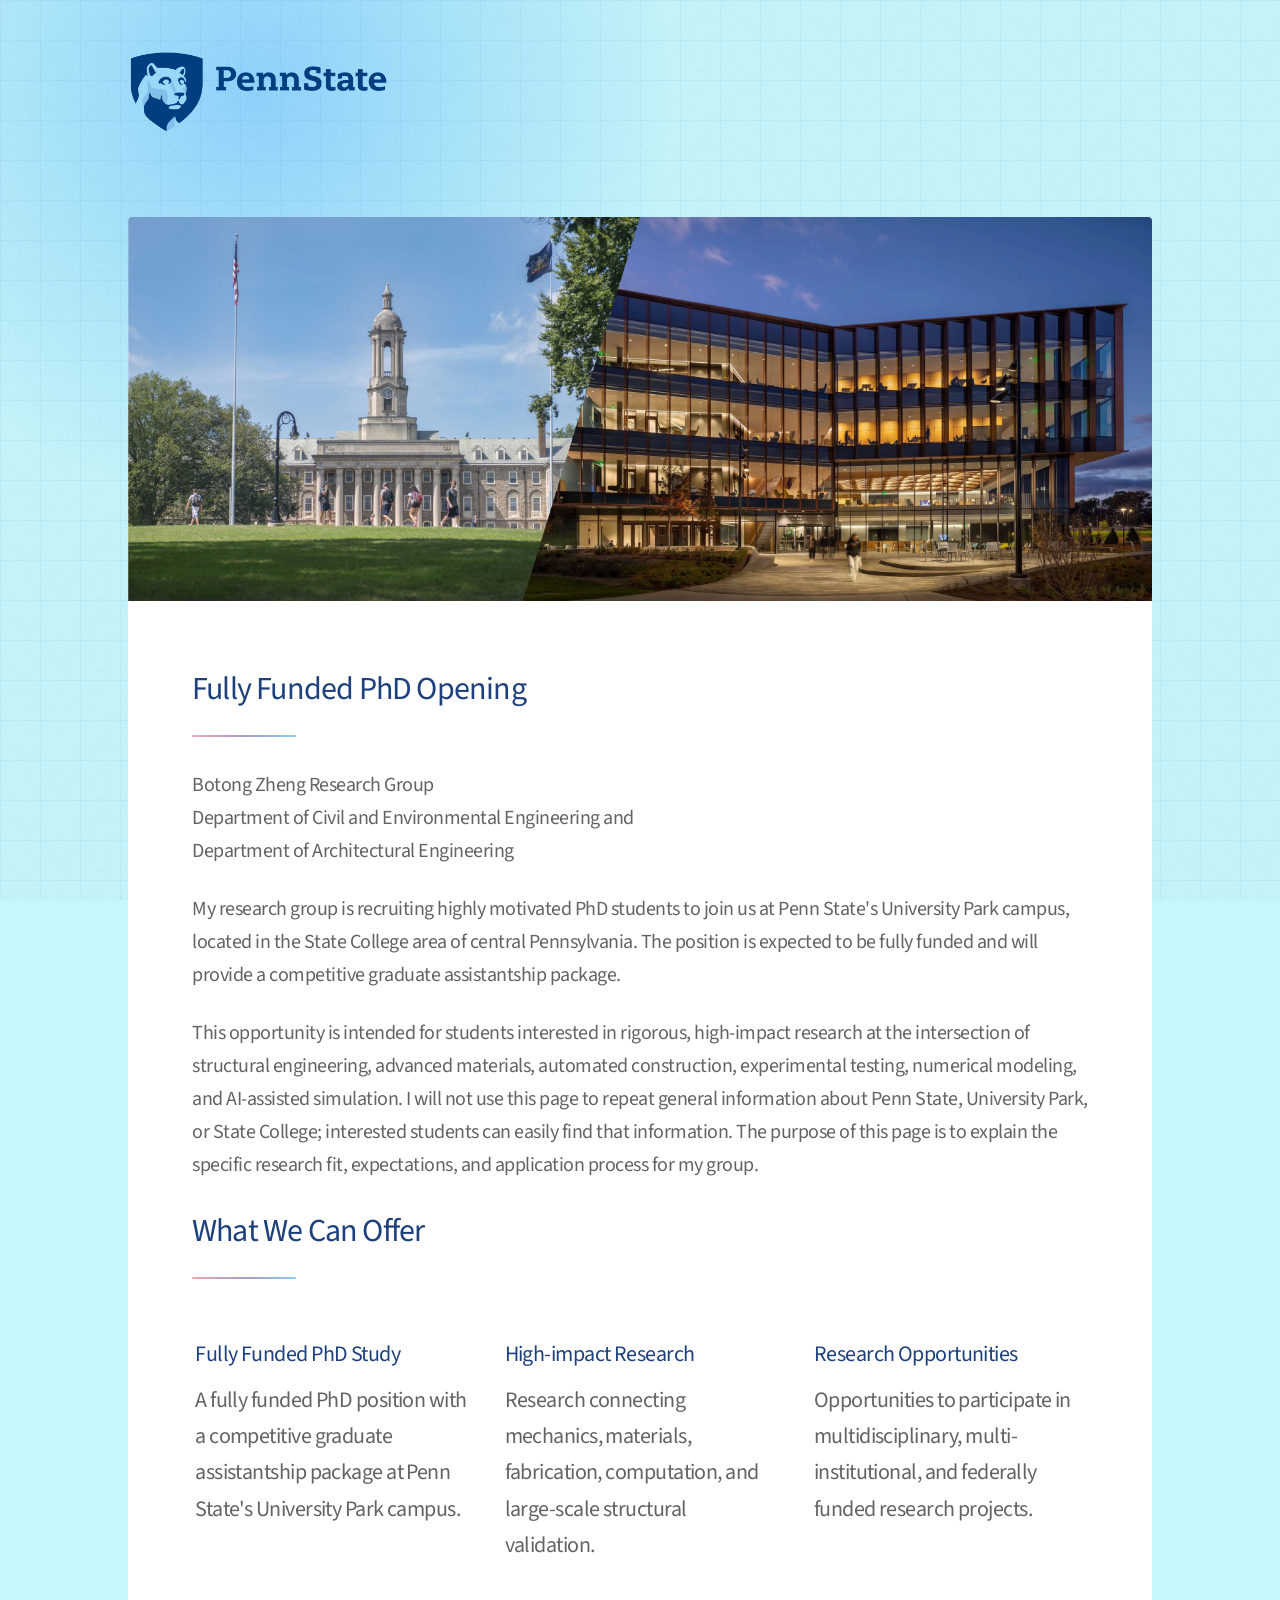
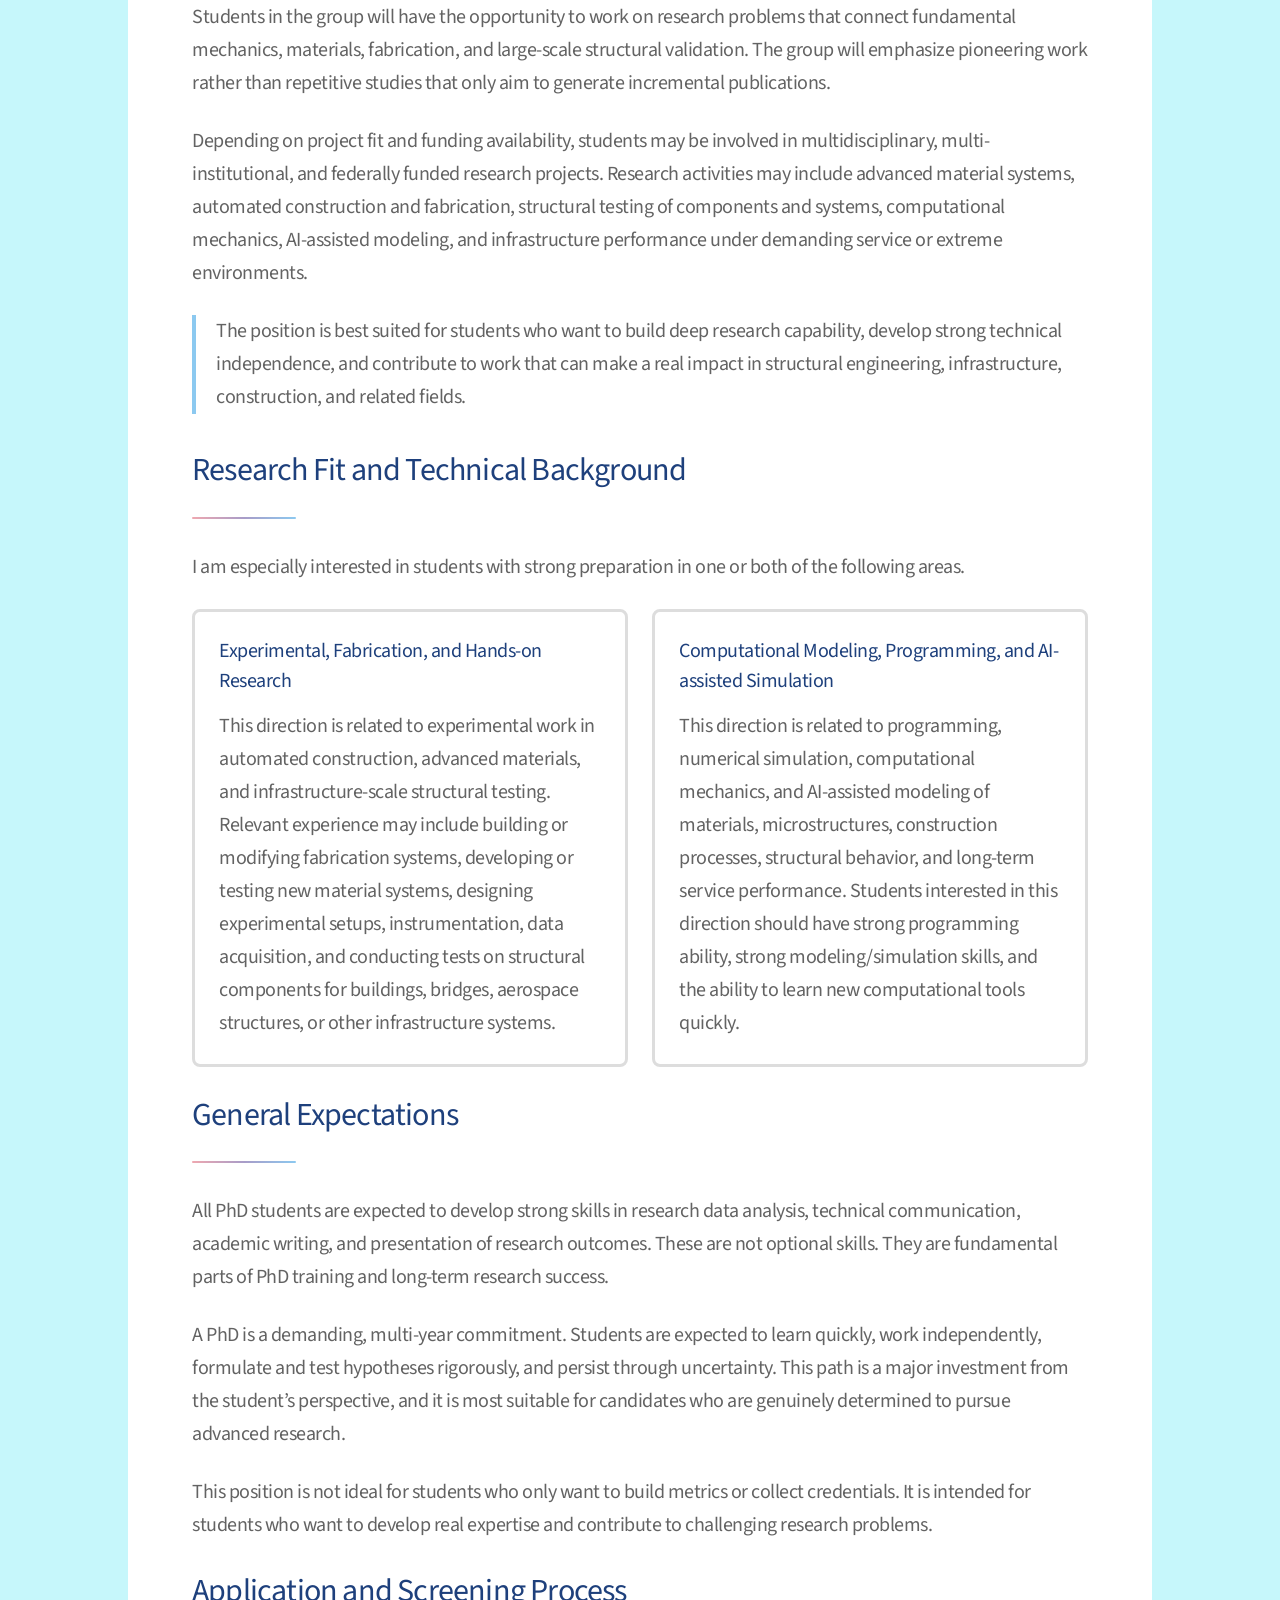
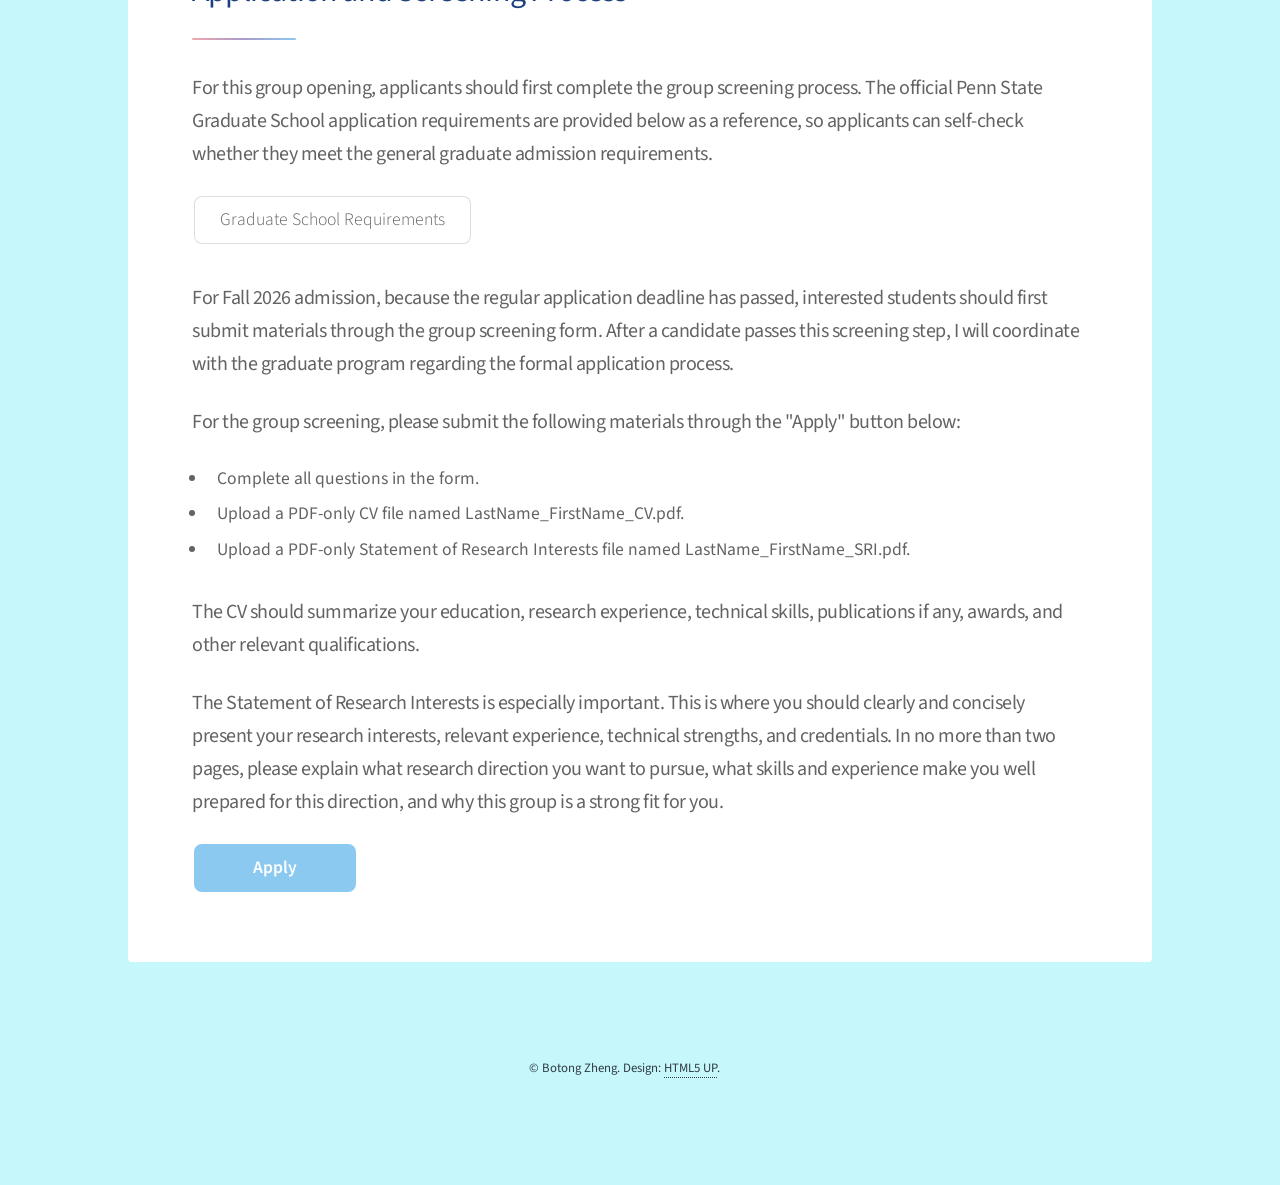
==== commit fc021153: "update 2" ====
--- a/Apply.html
+++ b/Apply.html
@@ -31,7 +31,11 @@
 
 								<header class="major">
 								<h2>Fully Funded PhD Opening</h2>
-
+								<p>
+									Botong Zheng Research Group<br />
+									Department of Civil and Environmental Engineering and<br />
+									Department of Architectural Engineering<br />
+								</p>
 								<div class="opening-intro soft-glow">
 								<p>
 									My research group is recruiting highly motivated PhD students to join us at
--- a/assets/css/main.css
+++ b/assets/css/main.css
@@ -3882,4 +3882,53 @@
 	width: 260px;
 	height: auto;
 	display: block;
+}
+.opening-page ul li {
+	font-size: 1.1em;
+	line-height: 1.65;
+	margin-bottom: 0.35em;
+}
+
+/* Simple header/logo adjustment */
+
+#header {
+	padding-top: 1.2em !important;
+	padding-bottom: 2em !important;
+	text-align: left !important;
+}
+
+#header .pennstate-logo {
+	position: static !important;
+	display: block;
+	margin: 0 0 1.2em 0 !important;
+	text-align: left !important;
+}
+
+#header .pennstate-logo img {
+	width: 240px;
+	max-width: 75%;
+	height: auto;
+	display: block;
+	margin: 0 !important;
+}
+
+#header h1,
+#header p {
+	text-align: center;
+}
+
+@media screen and (max-width: 736px) {
+	#header {
+		padding-top: 0.8em !important;
+		padding-bottom: 2em !important;
+	}
+
+	#header .pennstate-logo {
+		margin-bottom: 1.3em !important;
+	}
+
+	#header .pennstate-logo img {
+		width: 210px;
+		max-width: 78%;
+	}
 }
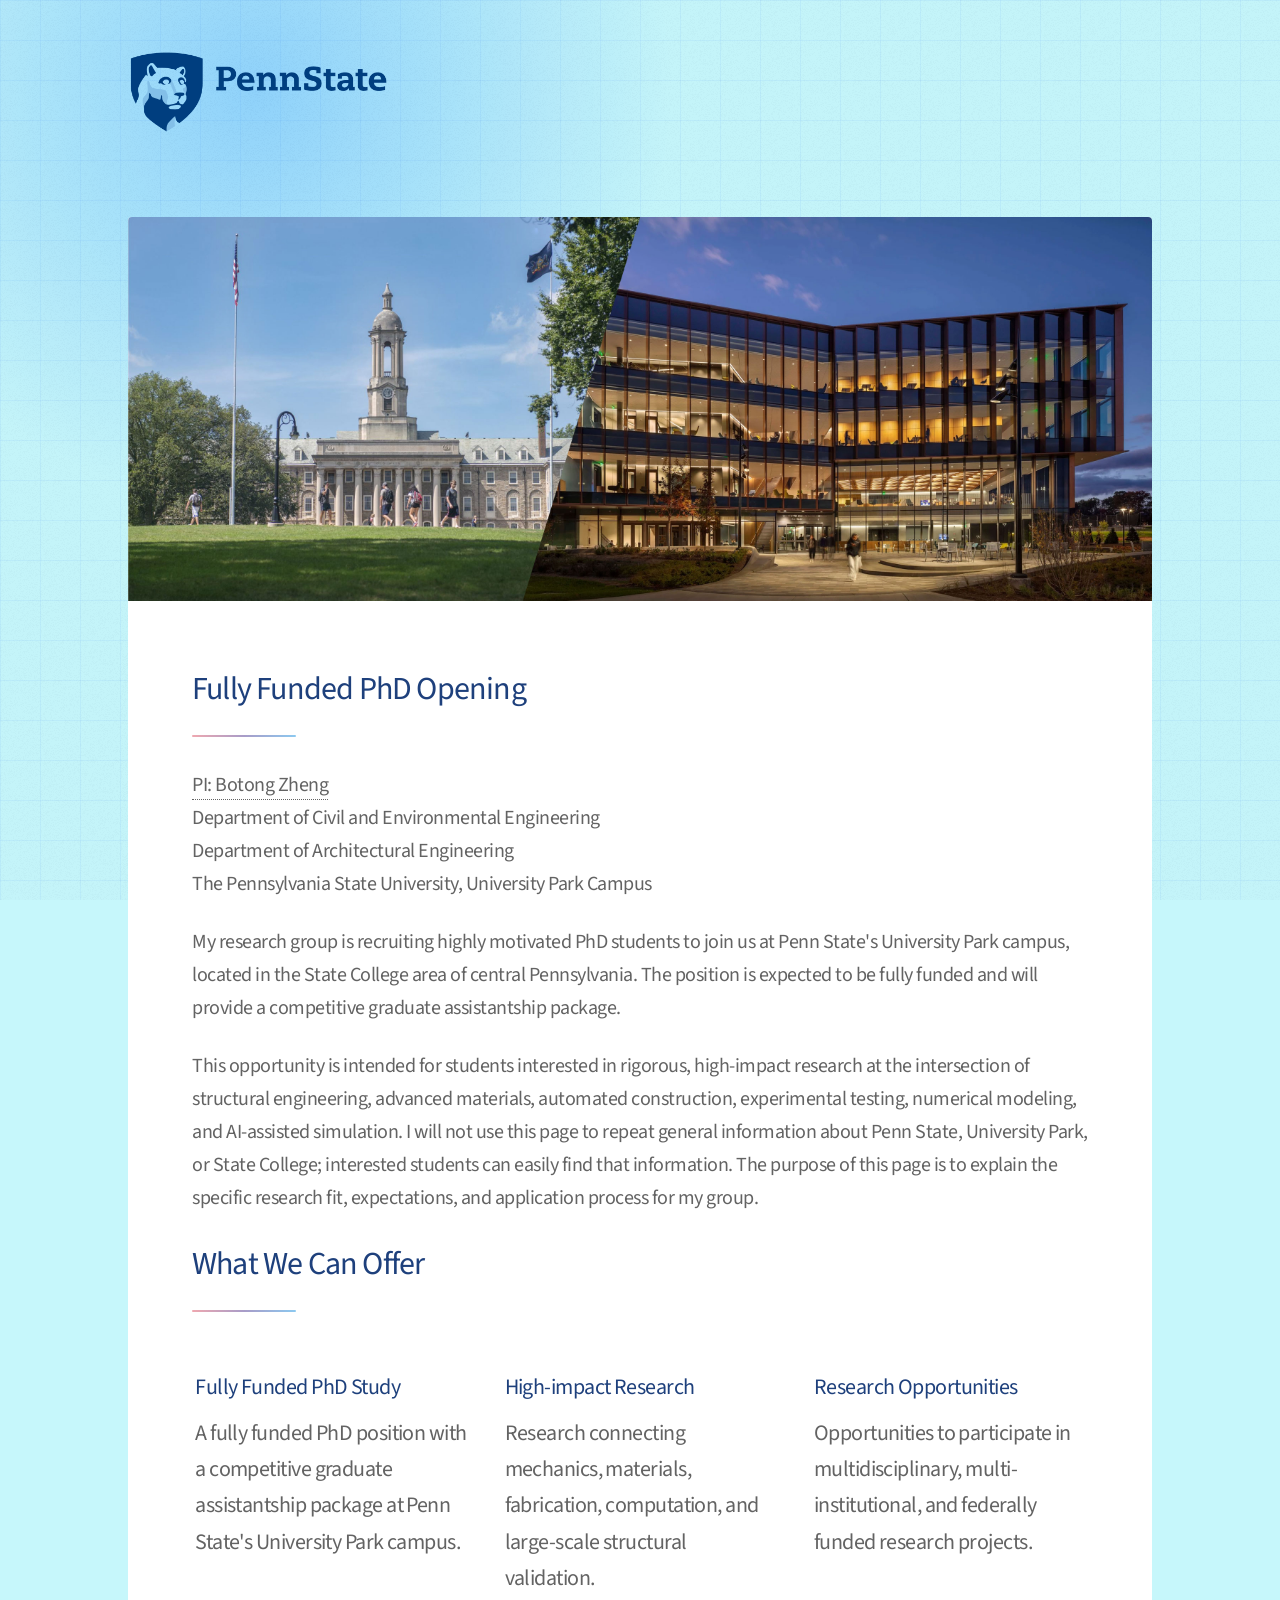
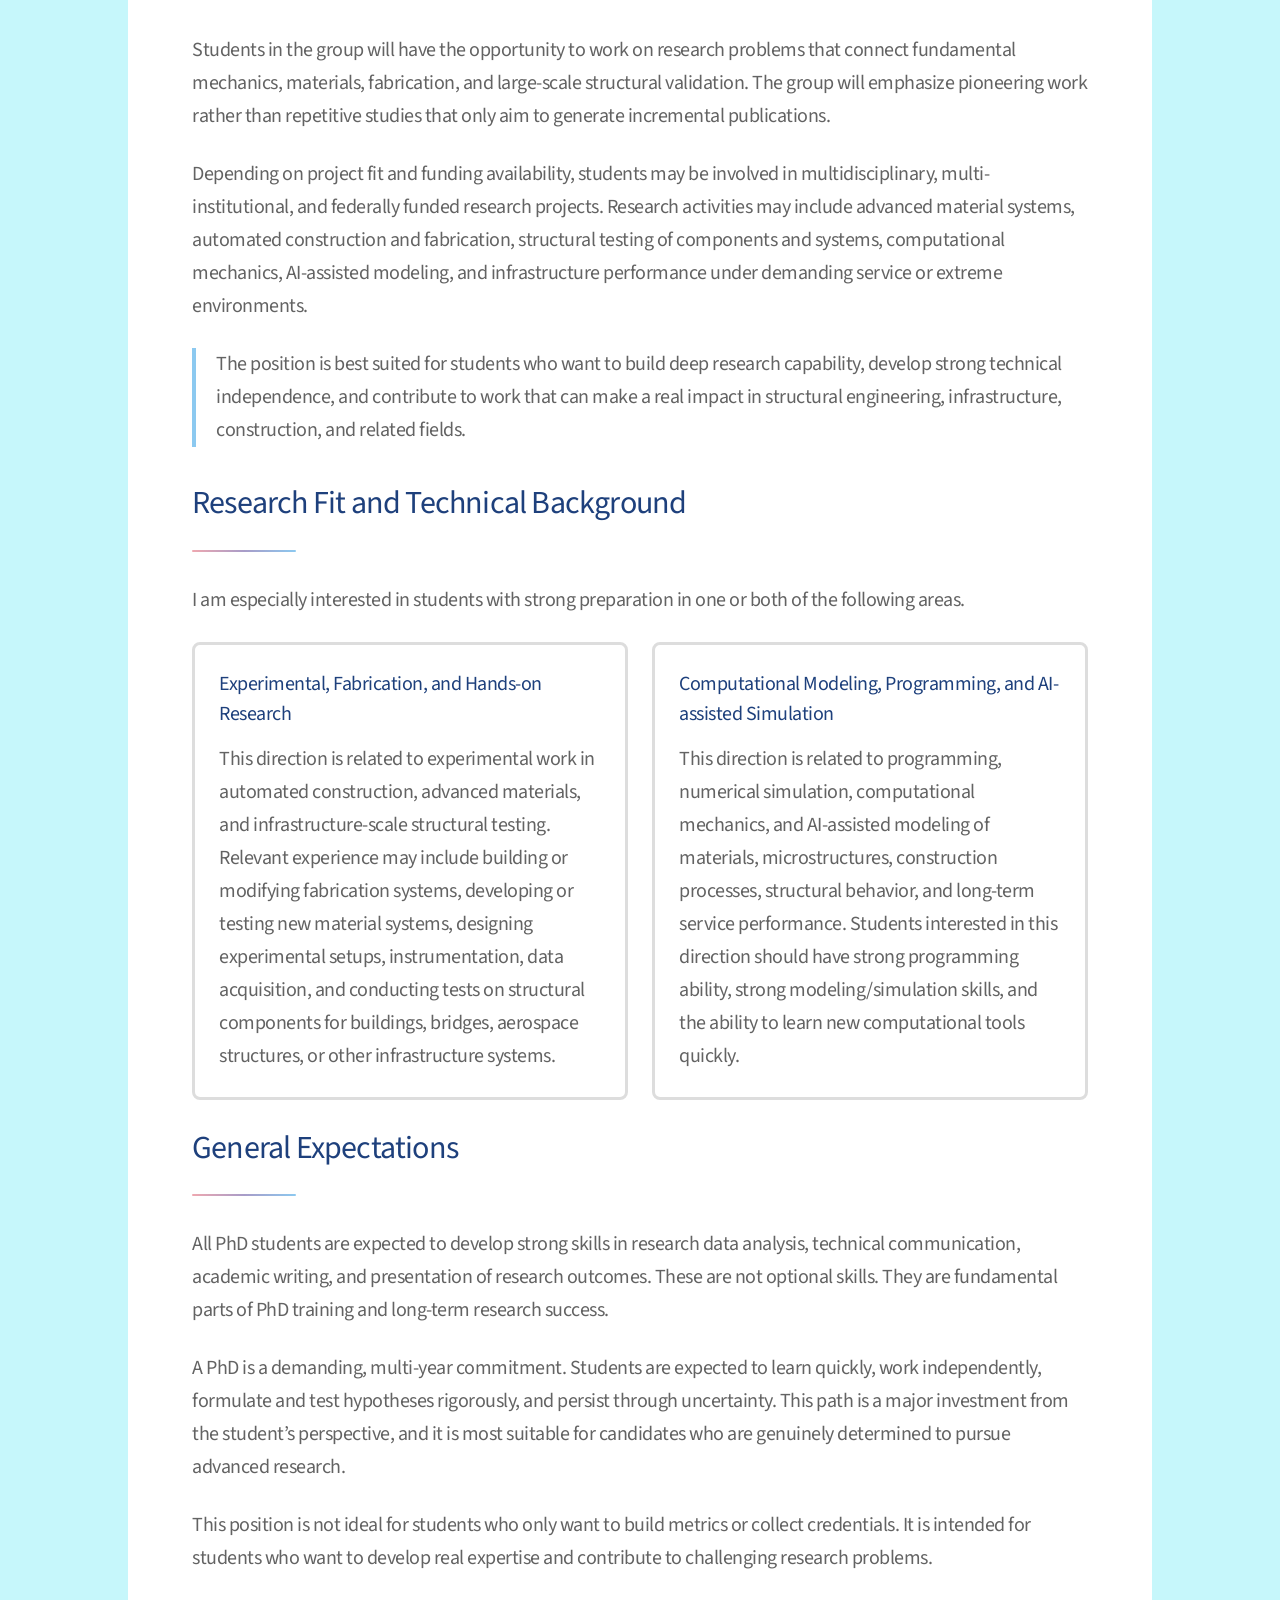
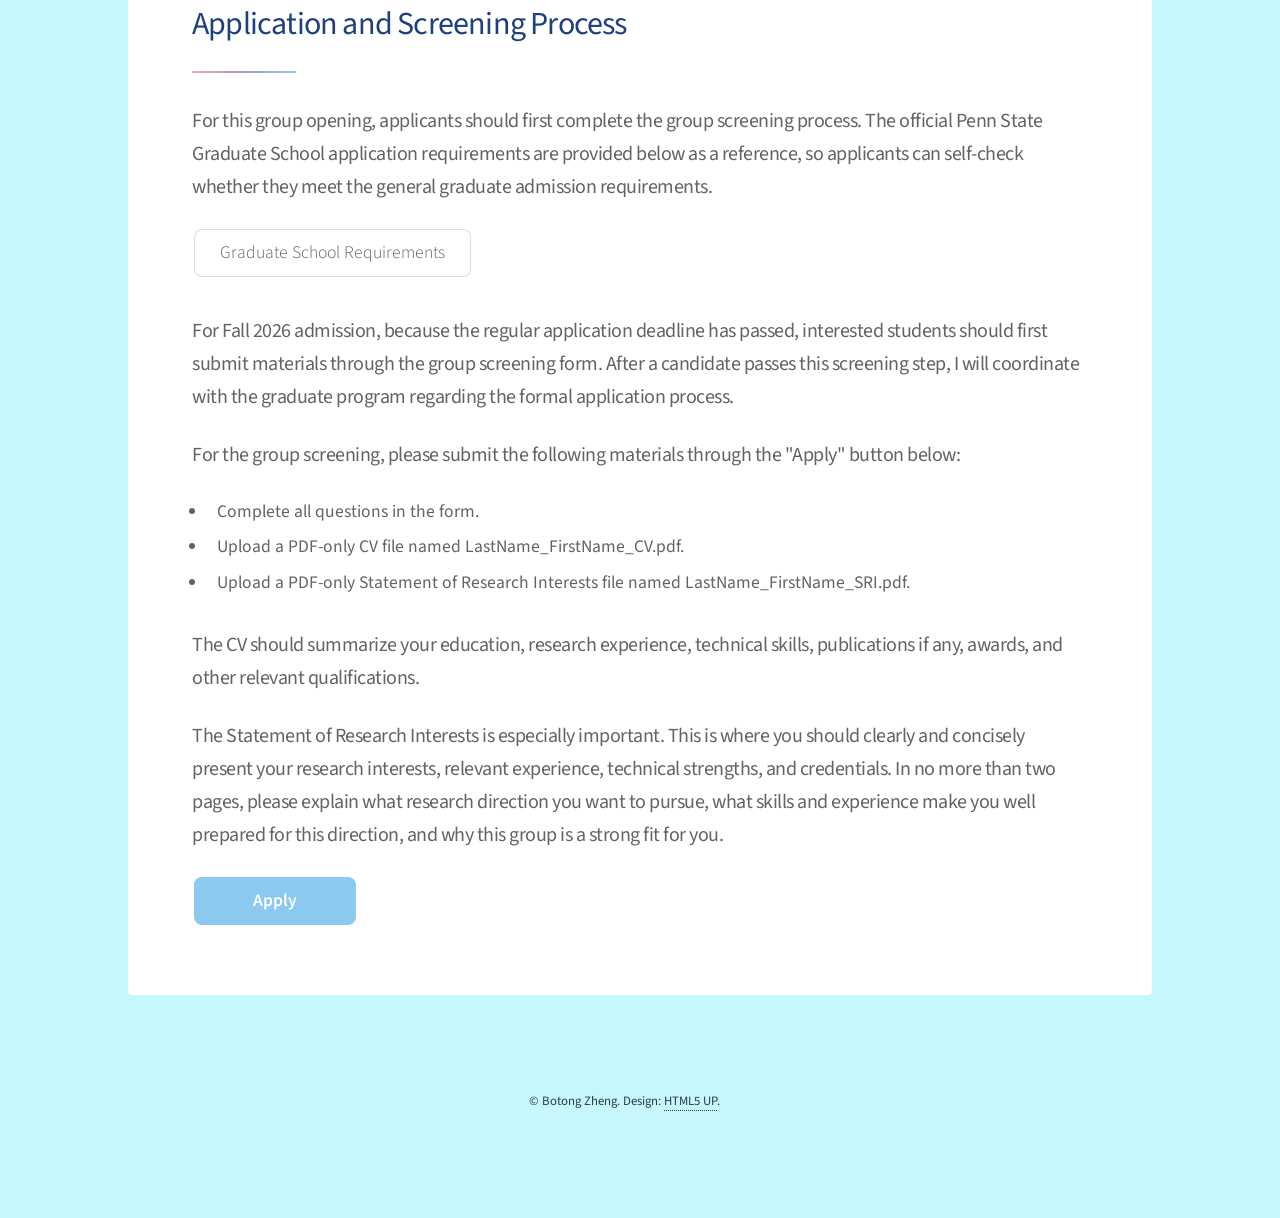
==== commit 095a9d37: "further update" ====
--- a/Apply.html
+++ b/Apply.html
@@ -32,9 +32,10 @@
 								<header class="major">
 								<h2>Fully Funded PhD Opening</h2>
 								<p>
-									Botong Zheng Research Group<br />
-									Department of Civil and Environmental Engineering and<br />
+									<a href="index.html">PI: Botong Zheng</a><br />
+									Department of Civil and Environmental Engineering <br />
 									Department of Architectural Engineering<br />
+									The Pennsylvania State University, University Park Campus<br />
 								</p>
 								<div class="opening-intro soft-glow">
 								<p>
